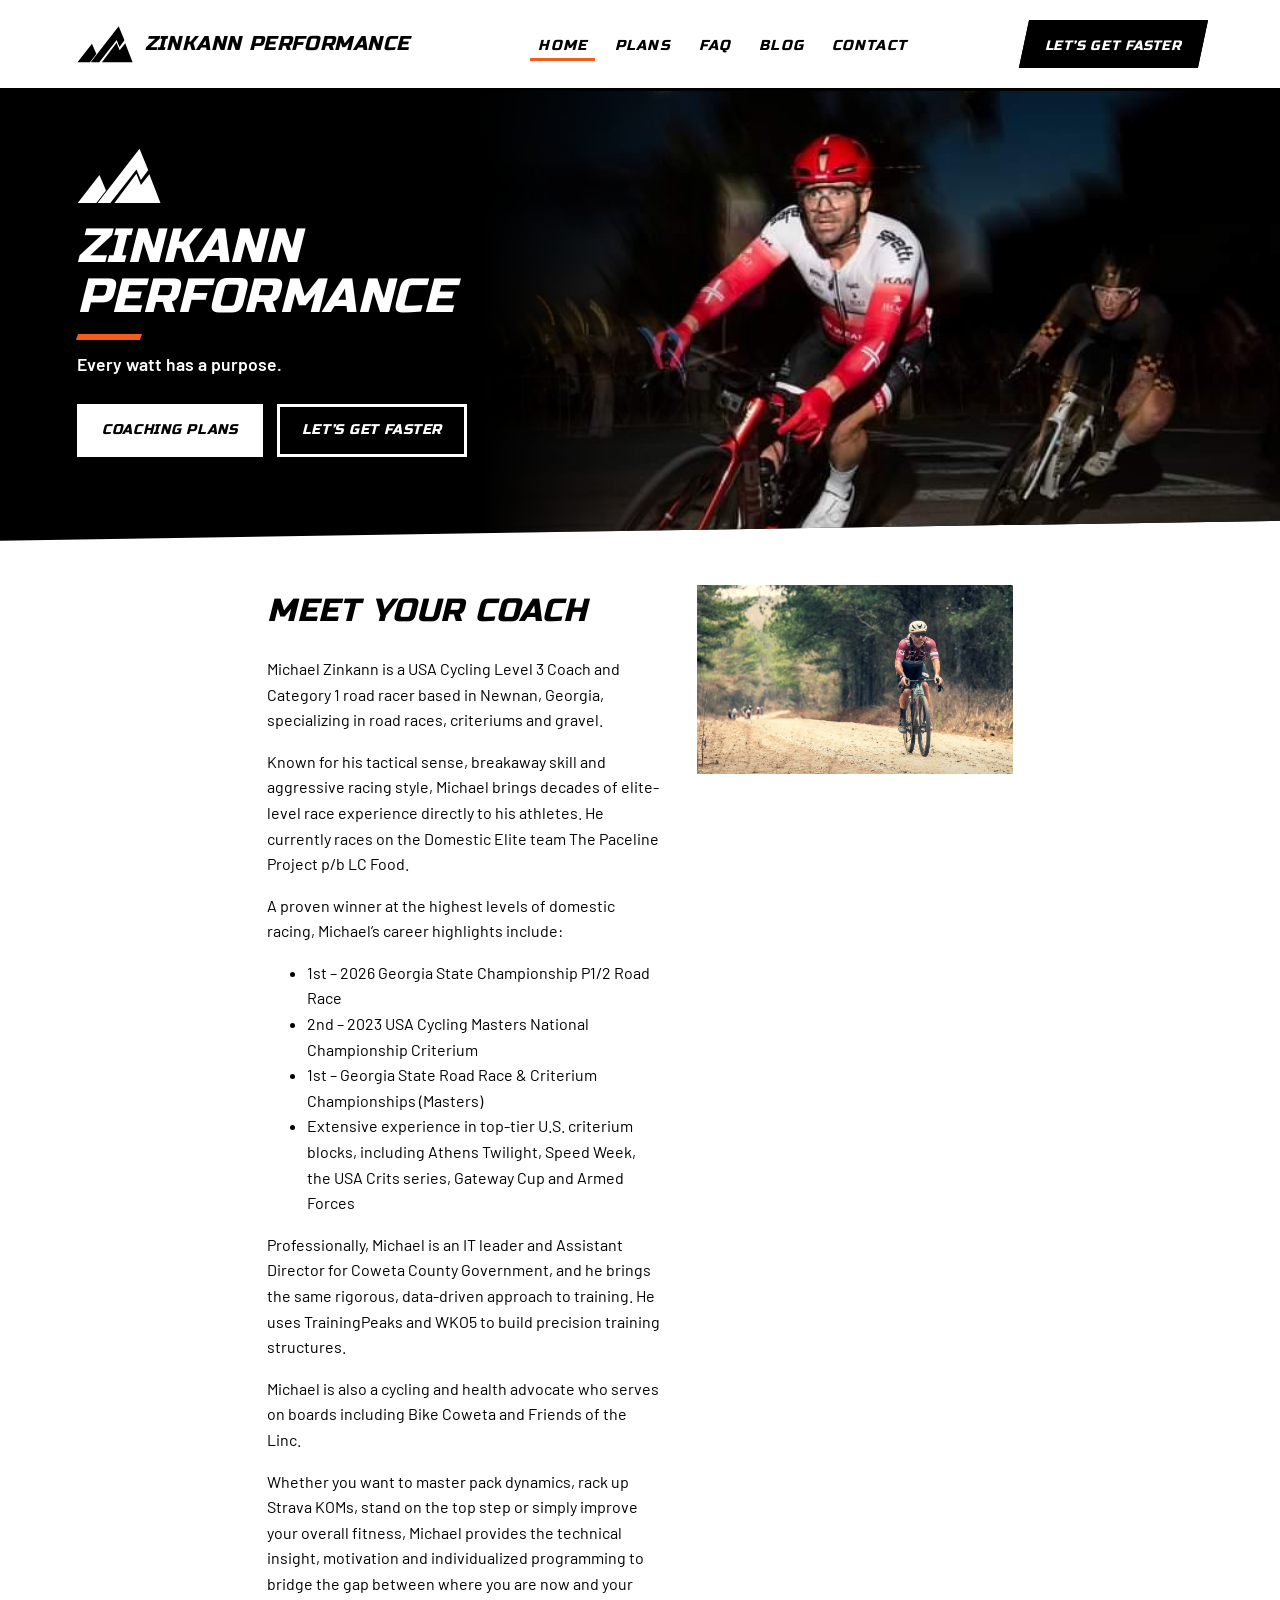
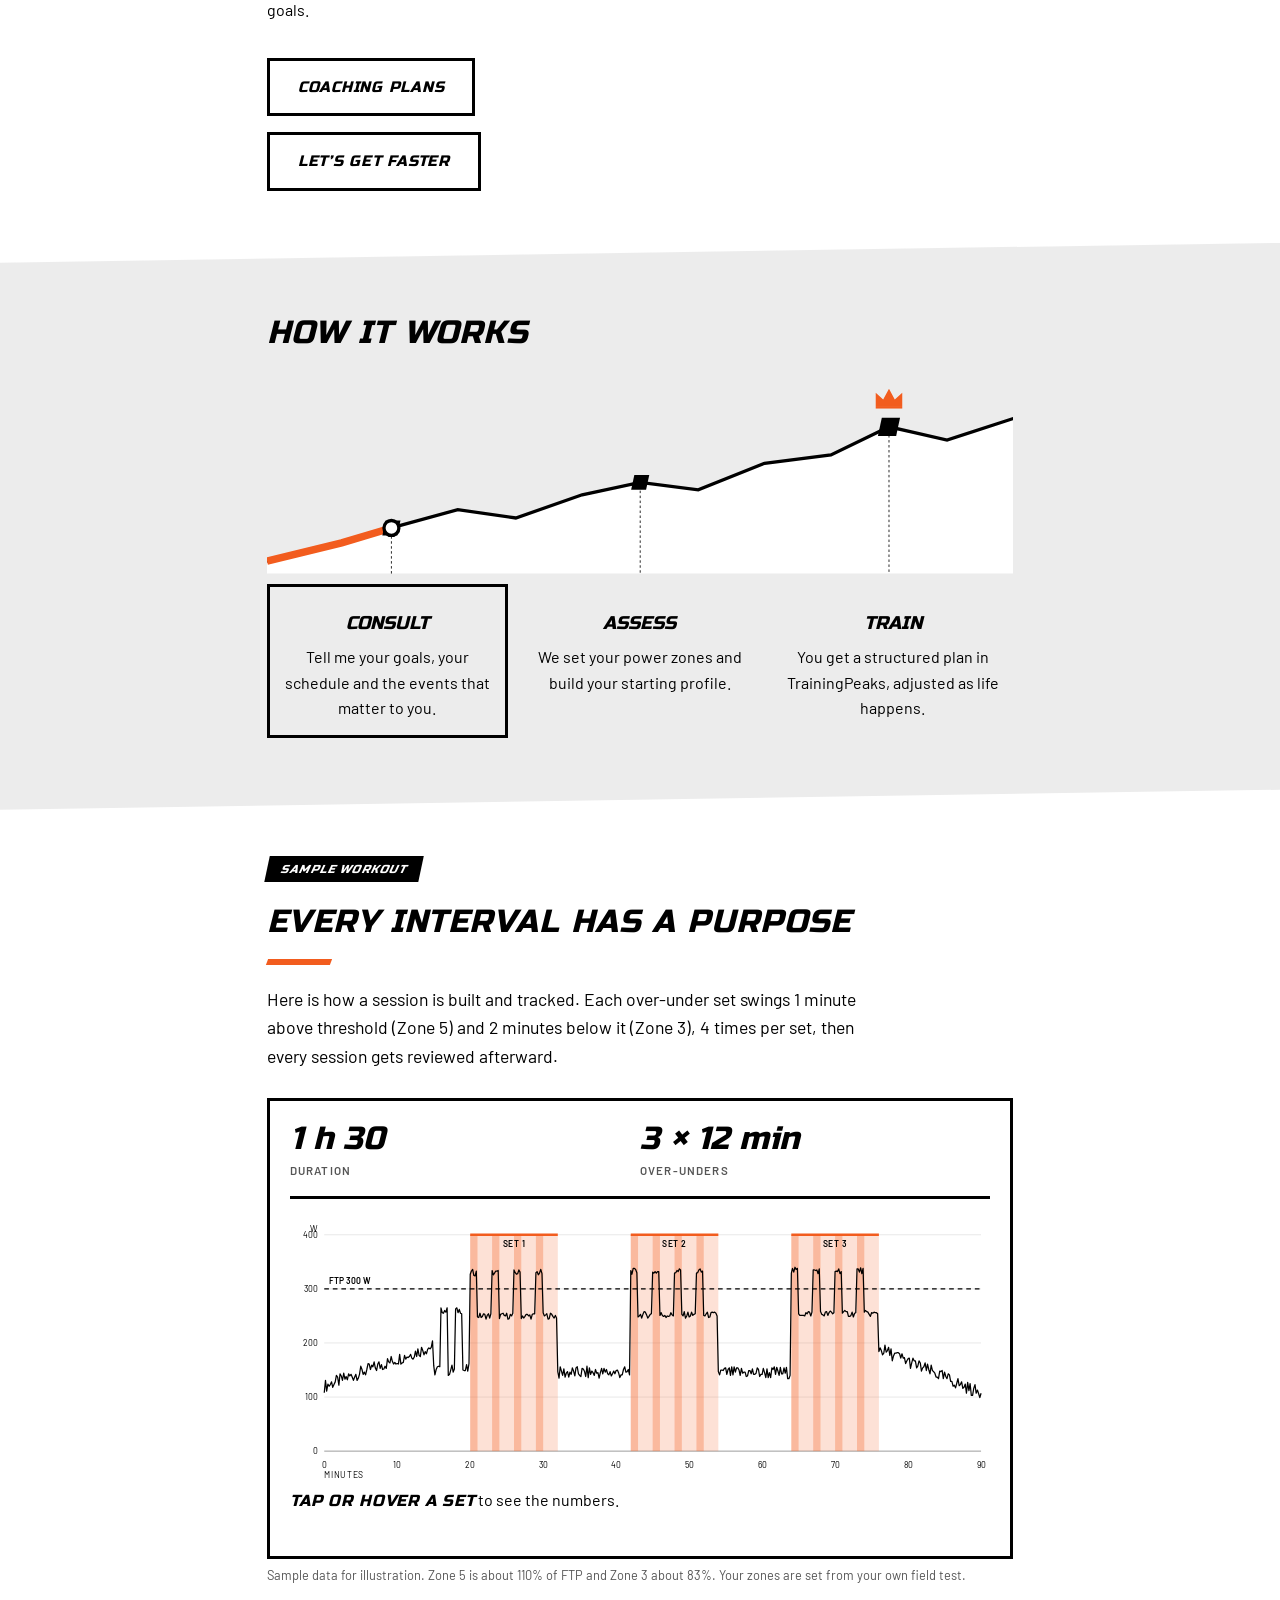
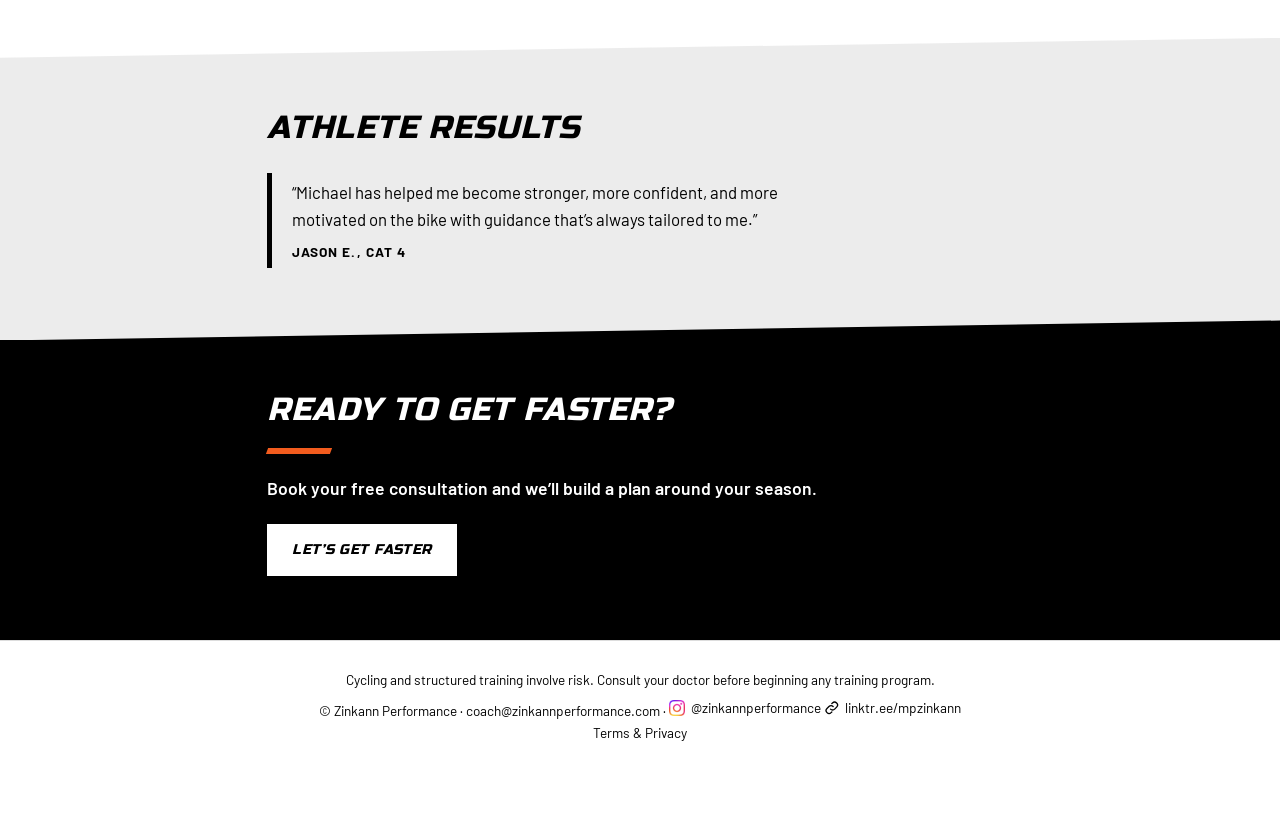
==== public/index.html @ 5998a75c "Move podium photo to FAQ header; add gravel photo to Home bio Co-Authored-By: Claude Sonnet 5.5 <nor" ====
<!DOCTYPE html>
<html lang="en">
<head>
<meta charset="utf-8">
<meta name="viewport" content="width=device-width, initial-scale=1, viewport-fit=cover">
<title>Zinkann Performance</title>
<link rel="icon" href="data:image/svg+xml,%3Csvg xmlns='http://www.w3.org/2000/svg' viewBox='-16 0 270 185'%3E%3Cg transform='translate(16 0) skewX(-10)'%3E%3Cpolygon points='56,90 2,180 62,180 86,140'/%3E%3Cpolygon points='66,180 170,6 210,74 192,106 172,72 107,180'/%3E%3Cpolygon points='268,180 216,88 195,122 174,86 120,180'/%3E%3C/g%3E%3C/svg%3E">
<link rel="preconnect" href="https://fonts.googleapis.com">
<link rel="preconnect" href="https://fonts.gstatic.com" crossorigin>
<link href="https://fonts.googleapis.com/css2?family=Barlow:ital,wght@0,400;0,500;0,600;1,400&family=Russo+One&display=swap" rel="stylesheet">
<style>
:root{box-sizing:border-box;padding-top:env(safe-area-inset-top,0px);padding-bottom:env(safe-area-inset-bottom,0px)}
*,*::before,*::after{box-sizing:inherit}
body{margin:0;background:#fff;color:#000;font-family:"Barlow","Helvetica Neue",Helvetica,Arial,sans-serif;line-height:1.6}
header{display:flex;align-items:center;justify-content:space-between;flex-wrap:wrap;gap:12px;padding:20px 6vw;border-bottom:3px solid #000}
.brand{display:flex;align-items:center;gap:12px;text-decoration:none;color:#000;font-family:"Russo One","Arial Black",Arial,sans-serif;font-style:italic;font-weight:400;font-size:1.25rem;letter-spacing:.03em;text-transform:uppercase}
.brand svg{width:56px;height:auto}
nav a{color:#000;text-decoration:none;margin-left:22px;font-family:"Russo One","Arial Black",Arial,sans-serif;font-style:italic;font-size:.9rem;font-weight:400;text-transform:uppercase;letter-spacing:.08em;padding-bottom:3px;border-bottom:3px solid transparent}
nav a:hover,nav a.active{border-bottom-color:#F25C1E}
.page{display:none;max-width:900px;margin:0 auto;padding:72px 6vw}
.page.show{display:block}
h2{font-family:"Russo One","Arial Black",Arial,sans-serif;font-style:italic;font-weight:400;font-size:2rem;text-transform:uppercase;letter-spacing:.03em;margin:0 0 20px}
.tiers{display:grid;grid-template-columns:repeat(auto-fit,minmax(280px,1fr));gap:28px;margin-top:36px;align-items:start}
.tier{border:3px solid #000;padding:32px 28px;background:#fff;color:#000;display:flex;flex-direction:column;position:relative;transition:transform .25s ease,box-shadow .25s ease,background .25s ease,color .25s ease}
.tier:hover{background:#000;color:#fff;transform:translateY(-8px) scale(1.02);box-shadow:0 14px 28px rgba(0,0,0,.25);z-index:2}
.tier:hover .badge{background:#fff;color:#000}
.badge{position:absolute;top:0;right:0;background:#F25C1E;color:#fff;padding:5px 18px;font-family:"Russo One","Arial Black",Arial,sans-serif;font-style:italic;font-size:.75rem;letter-spacing:.1em;text-transform:uppercase}
.sub{font-weight:700;font-size:.8rem;letter-spacing:.12em;text-transform:uppercase;margin:6px 0 22px}
.bar{height:5px;background:#000;margin:0 0 22px}
.tier:hover .bar{background:#fff}
.feat ul{list-style:none;padding:0;margin:0 0 30px}
.feat li{padding:8px 0 8px 28px;position:relative}
.feat li::before{content:"";position:absolute;left:4px;top:.95em;width:10px;height:10px;background:currentColor;transform:skewX(-20deg)}
.cta{display:block;text-align:center;border:3px solid #000;color:#000;background:#fff;text-decoration:none;transform:skewX(-12deg);padding:14px;margin-top:auto}
.cta span{display:inline-block;transform:skewX(12deg);font-family:"Russo One","Arial Black",Arial,sans-serif;font-style:italic;text-transform:uppercase;letter-spacing:.08em}
.tier:hover .cta{background:#fff;color:#000;border-color:#fff}
.cta:hover{background:#000;color:#fff}
.tier:hover .cta:hover{background:#000;color:#fff;border-color:#fff}
.tier h3{margin:0 0 4px;font-family:"Russo One","Arial Black",Arial,sans-serif;font-style:italic;text-transform:uppercase;letter-spacing:.03em;font-size:1.3rem;font-weight:400;}
.price{font-family:"Russo One","Arial Black",Arial,sans-serif;font-style:italic;font-size:3.2rem;line-height:1;margin:0 0 22px}
.price small{font-size:1.1rem}
.btns{display:flex;flex-wrap:wrap;gap:16px;margin-top:36px}
.btn{display:inline-block;padding:14px 28px;border:3px solid #000;color:#000;background:#fff;text-decoration:none;font-family:"Russo One","Arial Black",Arial,sans-serif;font-style:italic;text-transform:uppercase;letter-spacing:.05em;font-size:.95rem}
.btn.solid{background:#fff;color:#000}
.btn:hover{background:#000;color:#fff}
.btn.solid:hover{background:#000;color:#fff}
footer{text-align:center;padding:28px 28px 72px;font-size:.85rem;border-top:1px solid #ddd}
img.ph{display:block;width:100%;height:auto;object-fit:cover}
.wide{margin:0 0 50px}
.wide img{max-height:460px;object-position:50% 25%}
.wide.road img{max-height:320px;object-position:50% 68%}
.wide.road{margin-bottom:36px}
.wide.blog{margin-bottom:36px}
.wide.blog img{max-height:420px;object-position:50% 30%}
.split{display:grid;grid-template-columns:1.25fr 1fr;gap:36px;align-items:start}
.split img{max-height:540px;object-position:50% 55%}
.hcta{border:3px solid #000;background:#000;color:#fff;text-decoration:none;transform:skewX(-12deg);padding:8px 18px}
.hcta span{display:inline-block;transform:skewX(12deg);font-family:"Russo One","Arial Black",Arial,sans-serif;font-style:italic;text-transform:uppercase;letter-spacing:.06em;font-size:.85rem}
.hcta:hover{background:#fff;color:#000}
.rf{font-family:"Russo One","Arial Black",Arial,sans-serif;font-style:italic}
.climb{margin-top:24px}.climb svg{display:block;width:100%;height:auto}
.steps{display:grid;grid-template-columns:repeat(3,1fr);gap:12px;margin:10px 0 0}
.ridge{animation:draw 1.8s ease both}@keyframes draw{from{stroke-dashoffset:1}to{stroke-dashoffset:0}}
@media (prefers-reduced-motion:reduce){.ridge{animation:none}}
@media (max-width:600px){.step p{font-size:.85rem}.step h3{font-size:1rem}}
.step{text-align:center;padding:0 4px}
.step .n{font-family:"Russo One","Arial Black",Arial,sans-serif;font-style:italic;font-size:2rem;line-height:1}
.step h3{font-family:"Russo One","Arial Black",Arial,sans-serif;font-style:italic;text-transform:uppercase;font-weight:400;font-size:1.15rem;margin:8px 0 6px}
.step p{margin:0}
.hwrap{margin-top:70px}
.quotes blockquote{max-width:64ch}
.quotes{display:grid;grid-template-columns:repeat(auto-fit,minmax(260px,1fr));gap:24px}
blockquote{margin:0;padding:6px 0 6px 20px;border-left:5px solid #000;font-size:1.05rem}
blockquote cite{display:block;margin-top:8px;font-style:normal;font-weight:700;font-size:.85rem;text-transform:uppercase;letter-spacing:.08em}
.faq{margin-top:64px}
.faq .q{font-weight:700;margin:22px 0 4px}
.faq .a{margin:0;padding-bottom:18px;border-bottom:1px solid #ddd}
.field{margin:0 0 16px}
.field label{display:block;font-weight:700;font-size:.8rem;text-transform:uppercase;letter-spacing:.1em;margin-bottom:5px}
.field input,.field textarea,.field select{width:100%;border:3px solid #000;background:#fff;color:#000;padding:10px 12px;font:inherit;border-radius:0}
.field textarea{min-height:110px;resize:vertical}
.ferr{color:#b00020;font-size:.9rem;min-height:1.3em;margin:0 0 8px}
button.btn{cursor:pointer;font-size:.95rem}
.bar{transform-origin:left;animation:grow .9s ease both}
@keyframes grow{from{transform:scaleX(0)}to{transform:scaleX(1)}}
@media (prefers-reduced-motion:reduce){.bar{animation:none}}
@media (max-width:700px){.split{grid-template-columns:1fr}.hcta{margin-left:6px}}
.btn,.hcta,.cta,.step,blockquote,img.ph,.brand,nav a{transition:transform .25s ease,box-shadow .25s ease,background .25s ease,color .25s ease}
nav a{padding:4px 8px;margin-left:12px}
nav a:hover{background:#000;color:#fff;transform:translateY(-2px)}
.btn:hover{transform:translateY(-4px);box-shadow:0 8px 16px rgba(0,0,0,.25)}
.hcta:hover{transform:translateY(-3px) skewX(-12deg);box-shadow:0 8px 16px rgba(0,0,0,.25)}
.cta:hover,.tier:hover .cta:hover{transform:translateY(-3px) skewX(-12deg);box-shadow:0 8px 16px rgba(0,0,0,.25)}
.step{padding:14px 8px;border:3px solid transparent}
.step:hover{background:#000;color:#fff;transform:translateY(-6px) scale(1.02);box-shadow:0 12px 24px rgba(0,0,0,.25)}
blockquote:hover{background:#000;color:#fff;padding-right:14px;transform:translateY(-4px);box-shadow:0 10px 20px rgba(0,0,0,.25)}
img.ph{position:relative}
img.ph:hover{transform:scale(1.02);box-shadow:0 14px 28px rgba(0,0,0,.3);z-index:2}
.brand:hover{transform:translateY(-2px)}
.step{cursor:pointer}
.step.on{border-color:#000}
#page-faq .faq{margin-top:0}
.more{margin:30px 0 0;font-weight:700}
.more a{color:#000}
.posts{display:grid;gap:24px;margin-top:28px}
.post{border:3px solid #000;padding:26px 28px;background:#fff;color:#000;transition:transform .25s ease,box-shadow .25s ease,background .25s ease,color .25s ease}
.post:hover{background:#000;color:#fff;transform:translateY(-6px);box-shadow:0 12px 24px rgba(0,0,0,.25)}
.post .date{font-size:.8rem;font-weight:700;letter-spacing:.1em;text-transform:uppercase}
.post h3{font-family:"Russo One","Arial Black",Arial,sans-serif;font-style:italic;font-weight:400;text-transform:uppercase;font-size:1.3rem;margin:6px 0 8px}
.post p{margin:0}
.split.blogtop{grid-template-columns:1fr 1fr;align-items:center;margin-bottom:36px}
.split.blogtop img{max-height:none}
@media (max-width:700px){.split.blogtop{grid-template-columns:1fr}}
#page-about{max-width:none;padding:0}
.inner{max-width:900px;margin:0 auto;padding:56px 6vw 72px}
#page-about .hero{position:relative;display:flex;align-items:center;min-height:440px;background:#000;color:#fff;overflow:hidden;z-index:5;clip-path:polygon(0 0,100% 0,100% calc(100% - 20px),0 100%)}
.hbg{position:absolute;right:0;top:0;width:64%;height:100%;object-fit:cover;object-position:55% 40%;-webkit-mask-image:linear-gradient(90deg,transparent 0,#000 32%);mask-image:linear-gradient(90deg,transparent 0,#000 32%)}
.htxt{position:relative;max-width:52%;padding:56px 4vw 84px 6vw}
.htxt svg{display:block;width:84px;height:auto;margin-bottom:18px}
.htxt h1{font-family:"Russo One","Arial Black",Arial,sans-serif;font-style:italic;font-weight:400;text-transform:uppercase;font-size:clamp(1.9rem,4.6vw,3rem);line-height:1.04;letter-spacing:.01em;margin:0 0 10px;text-wrap:balance}
.htxt p{margin:0 0 26px;font-size:1.1rem;font-weight:600}
.hbtns{display:flex;flex-wrap:wrap;gap:14px}
.hb{display:inline-block;border:3px solid #fff;color:#fff;background:transparent;padding:12px 22px;text-decoration:none;font-family:"Russo One","Arial Black",Arial,sans-serif;font-style:italic;text-transform:uppercase;letter-spacing:.05em;font-size:.88rem;transition:transform .25s ease,box-shadow .25s ease,background .25s ease,color .25s ease}
.hb.wh{background:#fff;color:#000}
.hb:hover{background:#fff;color:#000;transform:translateY(-4px);box-shadow:0 8px 16px rgba(255,255,255,.2)}
.hb.wh:hover{background:#000;color:#fff}
@media (max-width:720px){
#page-about .hero{display:block;min-height:0}
.hbg{position:relative;display:block;width:100%;height:250px;-webkit-mask-image:linear-gradient(180deg,#000 55%,transparent);mask-image:linear-gradient(180deg,#000 55%,transparent)}
.htxt{max-width:none;padding:0 16px 80px;margin-top:-30px}
.inner{padding:40px 6vw 56px}
}
#page-plans,#page-faq,#page-blog,#page-contact{max-width:none;padding:0}
.inner.narrow{max-width:700px}
.phero{position:relative;display:flex;align-items:center;min-height:260px;background:#000;color:#fff;overflow:hidden;z-index:5;clip-path:polygon(0 0,100% 0,100% calc(100% - 20px),0 100%)}
.pbg{position:absolute;right:0;top:0;width:60%;height:100%;object-fit:cover;-webkit-mask-image:linear-gradient(90deg,transparent 0,#000 32%);mask-image:linear-gradient(90deg,transparent 0,#000 32%)}
.pmark{position:absolute;right:4vw;bottom:-14px;width:min(36vw,360px);height:auto}
.ptxt{position:relative;max-width:60%;padding:48px 4vw 72px 6vw}
.phero h2{font-size:clamp(2rem,5vw,3.2rem);line-height:1.05;margin:0 0 8px;color:#fff}
.phero p{margin:0;font-size:1.1rem;font-weight:600}
@media (max-width:720px){
.phero{display:block;min-height:0}
.pbg{position:relative;display:block;width:100%;height:190px;-webkit-mask-image:linear-gradient(180deg,#000 55%,transparent);mask-image:linear-gradient(180deg,#000 55%,transparent)}
.ptxt{max-width:none;padding:0 16px 64px;margin-top:-24px}
.phero.nopic .ptxt{margin-top:0;padding-top:40px}
.pmark{display:none}
}
.sband{--s:20px;position:relative;margin-top:calc(var(--s) * -1);padding-block:calc(var(--s) + 44px) calc(var(--s) + 52px);clip-path:polygon(0 0,100% 0,100% calc(100% - var(--s)),0 100%)}
.sband .inner{padding-top:0;padding-bottom:0}
.sband .hwrap{margin-top:0}
.sband.white{background:#fff}
.sband.grey{background:#ececec}
.sband.dark{background:#000;color:#fff;clip-path:none;padding-bottom:64px}
.sband.dark h2{color:#fff}
.sband.dark p{margin:0 0 22px;font-size:1.1rem;font-weight:600;max-width:60ch}
.sband.last{clip-path:none}
.z4{z-index:4}.z3{z-index:3}.z2{z-index:2}.z1{z-index:1}
header{position:relative;z-index:50}
.burger{display:none;flex:none;width:46px;height:40px;border:3px solid #000;background:#fff;padding:0;cursor:pointer;place-content:center;gap:5px;transform:skewX(-12deg)}
.burger i{display:block;width:20px;height:3px;background:#000;transition:transform .25s ease,opacity .2s ease}
.burger:focus-visible{outline:3px solid #000;outline-offset:3px}
.mopen .burger{background:#000}
.mopen .burger i{background:#fff}
.mopen .burger i:nth-child(1){transform:translateY(8px) rotate(45deg)}
.mopen .burger i:nth-child(2){opacity:0}
.mopen .burger i:nth-child(3){transform:translateY(-8px) rotate(-45deg)}
.mmenu{display:none}
@media (max-width:720px){
header{flex-wrap:nowrap;gap:10px;padding:12px 16px}
.brand{min-width:0;font-size:.85rem;gap:9px;white-space:nowrap}
.brand span{overflow:hidden;text-overflow:ellipsis}
.brand svg{width:34px;flex:none}
header nav,header .hcta{display:none}
.burger{display:grid}
.mmenu{display:block;position:absolute;left:0;right:0;top:100%;background:#000;color:#fff;padding:8px 16px 52px;clip-path:polygon(0 0,100% 0,100% calc(100% - 20px),0 100%);opacity:0;visibility:hidden;transform:translateY(-10px);transition:opacity .25s ease,transform .25s ease,visibility .25s}
.mopen .mmenu{opacity:1;visibility:visible;transform:none}
main,footer{transition:opacity .25s ease}
header.mopen ~ main,header.mopen ~ footer{opacity:.08}
.mmenu a{display:block;padding:15px 4px;border-bottom:1px solid #333;color:#fff;text-decoration:none;font-family:"Russo One","Arial Black",Arial,sans-serif;font-style:italic;text-transform:uppercase;font-size:1.25rem;letter-spacing:.04em}
.mmenu a.on{border-bottom:3px solid #fff}
.mmenu a.go{margin-top:22px;border:3px solid #fff;background:#fff;color:#000;text-align:center;font-size:.95rem;padding:13px}
}
@media (prefers-reduced-motion:reduce){.mmenu,.burger i{transition:none}}
header{position:sticky;top:env(safe-area-inset-top,0px);background:#fff}
body::before{content:"";position:fixed;inset:0 0 auto;height:env(safe-area-inset-top,0px);z-index:60;background:#fff}
@keyframes rise{from{opacity:0;transform:translateY(14px)}to{opacity:1;transform:none}}
.htxt,.ptxt{animation:rise .7s ease both}
.rv{opacity:.3;transform:translateY(18px)}
.rv.in{opacity:1;transform:none;transition:opacity .6s ease,transform .6s ease}
@media (prefers-reduced-motion:reduce){.htxt,.ptxt{animation:none}.rv{opacity:1;transform:none}}
.hcta:hover{box-shadow:0 8px 16px rgba(242,92,30,.35)}
.hb:hover{box-shadow:0 8px 16px rgba(242,92,30,.35)}
.htxt h1::after,.phero h2::after,.sband.dark h2::after{content:"";display:block;width:64px;height:6px;margin-top:12px;background:#F25C1E;transform:skewX(-20deg);transform-origin:left}
.feat li::before{background:#F25C1E}
.field input:focus,.field textarea:focus,.field select:focus{outline:none;border-color:#F25C1E;box-shadow:0 0 0 3px rgba(242,92,30,.25)}
#send:hover{background:#F25C1E;border-color:#F25C1E;color:#fff}
#ivl .lead{max-width:60ch;margin:18px 0 28px;font-size:1.1rem}
#ivl h2::after{content:"";display:block;width:64px;height:6px;margin-top:12px;background:#F25C1E;transform:skewX(-20deg);transform-origin:left}
#ivl .tag{display:inline-block;font-family:"Russo One",Arial,sans-serif;font-style:italic;text-transform:uppercase;letter-spacing:.1em;font-size:.72rem;background:#000;color:#fff;padding:4px 14px;margin-bottom:14px;transform:skewX(-12deg)}
#ivl .card{background:#fff;border:3px solid #000;padding:20px 20px 12px}
#ivl .stats{display:grid;grid-template-columns:repeat(2,1fr);margin:0 0 14px;border-bottom:3px solid #000;padding-bottom:14px}
#ivl .stat{min-width:0;padding-right:10px}
#ivl .stat b{display:block;font-family:"Russo One","Arial Black",Arial,sans-serif;font-style:italic;font-weight:400;font-size:clamp(1.3rem,4vw,2rem);line-height:1.1}
#ivl .stat span{font-size:.72rem;font-weight:600;letter-spacing:.1em;text-transform:uppercase;color:#555}
#ivl svg{display:block;width:100%;height:auto;overflow:visible}
#ivl svg text{font-family:"Barlow",Arial,sans-serif;font-size:11px;fill:#000}
#ivl .blk{fill:#F25C1E;opacity:.18;cursor:pointer;transition:opacity .2s}
#ivl .blk:hover,#ivl .blk.on{opacity:.38}
#ivl .ov{fill:#F25C1E;opacity:.3;pointer-events:none}
#ivl .blkline{stroke:#F25C1E;stroke-width:3}
#ivl #pw{fill:none;stroke:#000;stroke-width:1.6;stroke-linejoin:round}
#ivl .draw{stroke-dasharray:1;stroke-dashoffset:0;animation:draw 2.2s ease-out}
@keyframes draw{from{stroke-dashoffset:1}to{stroke-dashoffset:0}}
#ivl .readout{min-height:3.2em;margin:10px 0 6px;font-size:1rem}
#ivl .readout b{font-family:"Russo One",Arial,sans-serif;font-style:italic;text-transform:uppercase;letter-spacing:.04em;font-weight:400}
#ivl .note{font-size:.8rem;color:#555;margin:6px 0 0}
@media (max-width:560px){#ivl .card{padding:14px 12px 8px}#ivl svg text{font-size:22px}}
@media (prefers-reduced-motion:reduce){#ivl .draw{animation:none}}
.z0{z-index:0}
.sl{display:inline-flex;align-items:center;gap:.4em;color:inherit;text-decoration:none;border-bottom:2px solid transparent}
.sl:hover{border-bottom-color:#F25C1E}
.si{width:1.15em;height:1.15em;flex:none}
a.post{display:block;text-decoration:none}
.post .more{display:inline-block;margin-top:12px;font-weight:700;font-size:.8rem;letter-spacing:.1em;text-transform:uppercase}
@media (min-width:721px) and (max-width:1080px){header{flex-wrap:nowrap}.brand{font-size:1rem}nav a{margin-left:6px;font-size:.8rem}.hcta{display:none}}
@media (min-width:721px){.hero{min-height:clamp(450px,32vw,580px)}.hbg{width:auto;height:100%;max-width:64%;aspect-ratio:16/9;object-position:55% 12%}.phero{min-height:clamp(280px,24vw,460px)}.pbg{object-position:50% 35%}#page-blog .pbg{object-position:50% 0%}#page-contact .pbg{width:44%;object-position:50% 22%}#page-plans .pbg{object-position:50% 55%}#page-faq .pbg{object-position:50% 23%}}
.mcta{display:none}
@media (max-width:720px){
.mcta{display:block;position:fixed;left:0;right:0;bottom:0;z-index:55;background:#F25C1E;color:#fff;text-align:center;text-decoration:none;padding:14px 12px calc(14px + env(safe-area-inset-bottom,0px));font-family:"Russo One","Arial Black",Arial,sans-serif;font-style:italic;text-transform:uppercase;letter-spacing:.08em;font-size:.95rem;box-shadow:0 -6px 16px rgba(0,0,0,.25);transition:transform .3s ease}
.mcta.off{transform:translateY(110%)}
body{padding-bottom:56px}
}
@media (prefers-reduced-motion:reduce){.mcta{transition:none}}
.ferr.ok{font-weight:700;color:#000;border-left:4px solid #F25C1E;padding-left:10px}
#editbar{position:fixed;right:14px;bottom:calc(14px + env(safe-area-inset-bottom,0px));z-index:5;display:flex;gap:8px}
#editbar button{background:#000;color:#fff;border:0;padding:10px 16px;font:inherit;font-size:.85rem;cursor:pointer}
#editbar button.alt{background:#fff;color:#000;border:1px solid #000}
body.editing [data-edit]{outline:1px dashed #888;outline-offset:3px;cursor:text}
</style>
</head>
<body>

<svg width="0" height="0" style="position:absolute" aria-hidden="true">
  <symbol id="logo" viewBox="-16 0 270 185">
    <g transform="translate(16 0) skewX(-10)">
      <polygon points="56,90 2,180 62,180 86,140"/>
      <polygon points="66,180 170,6 210,74 192,106 172,72 107,180"/>
      <polygon points="268,180 216,88 195,122 174,86 120,180"/>
    </g>
  </symbol>
</svg>

<header>
  <a class="brand" href="#about"><svg fill="#000" viewBox="0 0 270 185"><use href="#logo"/></svg><span>Zinkann Performance</span></a>
  <nav><a href="#about" data-nav="about">Home</a><a href="#plans" data-nav="plans">Plans</a><a href="#faq" data-nav="faq">FAQ</a><a href="#blog" data-nav="blog">Blog</a><a href="#contact" data-nav="contact">Contact</a></nav>
  <a class="hcta" href="#contact"><span>Let’s get faster</span></a>
  <button class="burger" id="burger" type="button" aria-expanded="false" aria-controls="mnav" aria-label="Menu"><i></i><i></i><i></i></button>
  <div class="mmenu" id="mnav" role="navigation" aria-label="Main menu"><a href="#about">Home</a><a href="#plans">Plans</a><a href="#faq">FAQ</a><a href="#blog">Blog</a><a href="#contact">Contact</a><a class="go" href="#contact">Let’s get faster</a></div>
</header>

<main>
  <div class="page" id="page-about">
    <div class="hero">
      <img class="hbg" src="images/photo-2f3190049d.jpg" alt="Michael Zinkann racing a night criterium">
      <div class="htxt">
        <svg fill="#fff" viewBox="0 0 270 185"><use href="#logo"/></svg>
        <h1 data-edit="h1">Zinkann Performance</h1>
        <p data-edit="tag3">Every watt has a purpose.</p>
        <div class="hbtns"><a class="hb wh" href="#plans">Coaching plans</a><a class="hb" href="#contact">Let’s get faster</a></div>
      </div>
    </div>
    <section class="sband white z4"><div class="inner">
    <div class="split"><div>
    <h2>Meet your coach</h2>
    <div data-edit="about4">
      <p>Michael Zinkann is a USA Cycling Level 3 Coach and Category 1 road racer based in Newnan, Georgia, specializing in road races, criteriums and gravel.</p>
      <p>Known for his tactical sense, breakaway skill and aggressive racing style, Michael brings decades of elite-level race experience directly to his athletes. He currently races on the Domestic Elite team The Paceline Project p/b LC Food.</p>
      <p>A proven winner at the highest levels of domestic racing, Michael’s career highlights include:</p>
      <ul>
        <li>1st – 2026 Georgia State Championship P1/2 Road Race</li>
        <li>2nd – 2023 USA Cycling Masters National Championship Criterium</li>
        <li>1st – Georgia State Road Race &amp; Criterium Championships (Masters)</li>
        <li>Extensive experience in top-tier U.S. criterium blocks, including Athens Twilight, Speed Week, the USA Crits series, Gateway Cup and Armed Forces</li>
      </ul>
      <p>Professionally, Michael is an IT leader and Assistant Director for Coweta County Government, and he brings the same rigorous, data-driven approach to training. He uses TrainingPeaks and WKO5 to build precision training structures.</p>
      <p>Michael is also a cycling and health advocate who serves on boards including Bike Coweta and Friends of the Linc.</p>
      <p>Whether you want to master pack dynamics, rack up Strava KOMs, stand on the top step or simply improve your overall fitness, Michael provides the technical insight, motivation and individualized programming to bridge the gap between where you are now and your goals.</p>
    </div>
    <div class="btns">
      <a class="btn" href="#plans">Coaching plans</a>
      <a class="btn solid" href="#contact">Let’s get faster</a>
    </div>
    </div>
    <img class="ph" src="images/photo-b188ec5bfc.jpg" alt="Coach racing on a gravel road">
    </div>
    </div></section>
    <section class="sband grey z3"><div class="inner">
    <div class="hwrap">
    <h2>How it works</h2>
    <div class="climb">
    <svg viewBox="0 -16 900 231" role="img" aria-label="A climb from consult to assess to train">
      <path d="M0 200 L90 178 L150 160 L230 138 L300 148 L380 120 L450 105 L520 114 L600 82 L680 72 L750 38 L820 54 L900 28 L900 215 L0 215Z" fill="#fff"/>
      <path class="ridge" pathLength="1" stroke-dasharray="1" d="M0 200 L90 178 L150 160 L230 138 L300 148 L380 120 L450 105 L520 114 L600 82 L680 72 L750 38 L820 54 L900 28" fill="none" stroke="#000" stroke-width="4"/>
      <path id="prog" d="M0 200 L90 178 L150 160 L230 138 L300 148 L380 120 L450 105 L520 114 L600 82 L680 72 L750 38 L820 54 L900 28" fill="none" stroke="#F25C1E" stroke-width="9" style="stroke-dasharray:0 99999"/>
      <g stroke="#000" stroke-width="1" stroke-dasharray="3 3"><line x1="150" y1="170" x2="150" y2="215"/><line x1="450" y1="115" x2="450" y2="215"/><line x1="750" y1="48" x2="750" y2="215"/></g>
      <g fill="#000">
        <g transform="translate(150 160)"><rect x="-9" y="-9" width="18" height="18" transform="skewX(-12)"/></g>
        <g transform="translate(450 105)"><rect x="-9" y="-9" width="18" height="18" transform="skewX(-12)"/></g>
        <g transform="translate(750 38)"><rect x="-11" y="-11" width="22" height="22" transform="skewX(-12)"/></g>
        <polygon fill="#F25C1E" points="734,13 734,-3 743,5 750,-8 757,5 766,-3 766,13"/><rect fill="#F25C1E" x="734" y="13" width="32" height="3"/><circle id="rider" r="9" cx="150" cy="160" fill="#fff" stroke="#000" stroke-width="4"/>
      </g>
    </svg>
    <div class="steps">
      <div class="step" data-x="150" tabindex="0" role="button"><h3 data-edit="s1h">Consult</h3><p data-edit="s1p">Tell me your goals, your schedule and the events that matter to you.</p></div>
      <div class="step" data-x="450" tabindex="0" role="button"><h3 data-edit="s2h">Assess</h3><p data-edit="s2p">We set your power zones and build your starting profile.</p></div>
      <div class="step" data-x="750" tabindex="0" role="button"><h3 data-edit="s3h">Train</h3><p data-edit="s3p">You get a structured plan in TrainingPeaks, adjusted as life happens.</p></div>
    </div></div></div>
    </div></section>
    <section class="sband white z2" id="ivl"><div class="inner">
    <div class="hwrap">
<span class="tag">Sample workout</span>
<h2>Every interval has a purpose</h2>
<p class="lead">Here is how a session is built and tracked. Each over-under set swings 1 minute above threshold (Zone 5) and 2 minutes below it (Zone 3), 4 times per set, then every session gets reviewed afterward.</p>
<div class="card">
<div class="stats" id="stats"></div>
<svg id="chart" viewBox="0 0 900 340" role="img" aria-label="Power in watts over 90 minutes with three 12-minute over-under sets"></svg>
<div class="readout" id="readout"><b>Tap or hover a set</b> to see the numbers.</div>
</div>
<p class="note">Sample data for illustration. Zone 5 is about 110% of FTP and Zone 3 about 83%. Your zones are set from your own field test.</p>

    </div></div></section>
    <section class="sband grey z1"><div class="inner">
    <div class="hwrap">
    <h2>Athlete results</h2>
    <div class="quotes">
      <blockquote data-edit="q1b">“Michael has helped me become stronger, more confident, and more motivated on the bike with guidance that’s always tailored to me.”<cite>Jason E., Cat 4</cite></blockquote>
    </div></div>
    </div></section>
    <section class="sband dark z0"><div class="inner">
      <h2 data-edit="ctah">Ready to get faster?</h2>
      <p data-edit="ctap">Book your free consultation and we’ll build a plan around your season.</p>
      <a class="hb wh" href="#contact">Let’s get faster</a>
    </div></section>
  </div>

  <div class="page" id="page-plans">
    <div class="phero">
      <img class="pbg" src="images/photo-fa1c139df9.jpg" alt="Cyclist riding a mountain road" style="object-position:50% 75%">
      <div class="ptxt"><h2>Plans</h2><p data-edit="svcintro">Choose the level of coaching that fits your goals.</p></div>
    </div>
    <section class="sband white z4"><div class="inner">
    <div class="tiers">
      <div class="tier">
        <h3 data-edit="l1name">Level 1</h3>
        <p class="sub" data-edit="l1sub">Cycling coaching</p>
        <p class="price"><span data-edit="l1price">$150</span><small> / 4 weeks</small></p>
        <div class="bar"></div>
        <div class="feat" data-edit="l1list3"><ul>
          <li>One-on-one coaching built around your schedule</li>
          <li>Progressive training calendar in TrainingPeaks</li>
          <li>TrainingPeaks Standard account included</li>
          <li>Weekly check-in emails and progress updates</li>
          <li>One progress call per block (start or end)</li>
          <li>Email + TrainingPeaks messaging</li>
          <li>Race prep and tactical planning for each event</li>
        </ul></div>
        <a class="cta" href="#contact"><span>Get started</span></a>
      </div>
      <div class="tier featured">
        <div class="badge">Most popular</div>
        <h3 data-edit="l2name">Level 2</h3>
        <p class="sub" data-edit="l2sub">Cycling coaching</p>
        <p class="price"><span data-edit="l2price">$200</span><small> / 4 weeks</small></p>
        <div class="bar"></div>
        <div class="feat" data-edit="l2list4"><ul>
          <li>Everything in Level 1, plus:</li>
          <li>TrainingPeaks Premium account with full performance tracking</li>
          <li>Unlimited email + TrainingPeaks support</li>
          <li>Individualized daily programming, adjusted weekly</li>
          <li>Field testing to set precise power zones</li>
          <li>Power file analysis + twice-weekly feedback</li>
          <li>Onboarding power profile: strengths and limiters</li>
          <li>Comprehensive race prep, including a call before race weekends</li>
        </ul></div>
        <a class="cta" href="#contact"><span>Get started</span></a>
      </div>
    </div>
    </div></section>
    <section class="sband dark z3"><div class="inner">
      <h2 data-edit="plctah">Not sure which level fits?</h2>
      <p data-edit="plctap">Book a free consultation and we’ll pick the right plan for your goals and schedule.</p>
      <div class="hbtns"><a class="hb wh" href="#contact">Let’s get faster</a><a class="hb" href="#faq">Read the FAQ</a></div>
    </div></section>
  </div>

  <div class="page" id="page-faq">
    <div class="phero">
      <img class="pbg" src="images/photo-813ea435fa.jpg" alt="">
      <div class="ptxt"><h2>FAQ</h2><p data-edit="faqsub">Answers about coaching, plans and getting started.</p></div>
    </div>
    <section class="sband white z4"><div class="inner">
    <div class="faq">
      <p class="q" data-edit="fq1">What is a 4-week block?</p>
      <p class="a" data-edit="fa1">Coaching is billed every 4 weeks, and your training is planned in matching 4-week cycles.</p>
      <p class="q" data-edit="fq2">Do I need a power meter?</p>
      <p class="a" data-edit="fa2b">Yes. Both levels require a power meter. We also recommend training with a heart rate monitor.</p>
      <p class="q" data-edit="fq3">Can I switch levels?</p>
      <p class="a" data-edit="fa3">Yes. You can move between levels at the start of a new block.</p>
      <p class="q" data-edit="fq4">What do I need to get started?</p>
      <p class="a" data-edit="fa4b">Complete the onboarding form and book your free consultation. I’ll set up your TrainingPeaks account and take it from there.</p>
      <p class="q" data-edit="fq5">What is No Coasting?</p>
      <p class="a" data-edit="fa5d">On Zone 2 rides, keep your legs turning with steady pressure on the pedals. Go easy on the climbs, and push the pedals on the downhills and flats instead of coasting.</p>
    </div>
    </div></section>
    <section class="sband grey z3"><div class="inner">
    <div class="faq" style="margin-top:0">
      <h2>Policies</h2>
      <p class="q" data-edit="pq1">Billing and cancellation</p>
      <p class="a" data-edit="pa1">Coaching is billed every 4 weeks. Cancel any time before your next block begins. Payment for a block already started is non-refundable.</p>
      <p class="q" data-edit="pq2">Switching levels</p>
      <p class="a" data-edit="pa2">You can change levels at the start of any new block.</p>
      <p class="q" data-edit="pq3">Results</p>
      <p class="a" data-edit="pa3">Results depend on your consistency, health and recovery, and can’t be guaranteed.</p>
      <p class="q" data-edit="pq4">Health and risk</p>
      <p class="a" data-edit="pa4">Cycling and structured training involve risk. Consult your doctor before beginning any training program, and train at your own risk.</p>
      <p class="q" data-edit="pq5">Response times</p>
      <p class="a" data-edit="pa5">Email and TrainingPeaks messages are answered within one business day.</p>
      <p class="q" data-edit="pq6">Privacy</p>
      <p class="a" data-edit="pa6">Your information is used only to provide coaching and is never sold.</p>
    </div>
    </div></section>
    <section class="sband dark z2"><div class="inner">
      <h2 data-edit="faqctah">Still have questions?</h2>
      <p data-edit="faqctap">Send me a message and I’ll get back to you within one business day.</p>
      <a class="hb wh" href="#contact">Contact me</a>
    </div></section>
  </div>

  <div class="page" id="page-blog">
    <div class="phero">
      <img class="pbg" src="images/photo-4c52bb2173.jpg" alt="Michael Zinkann on the top step of the podium holding a trophy" style="object-position:50% 10%">
      <div class="ptxt"><h2>Blog</h2><p data-edit="blogintro">Training notes, race stories and coaching tips.</p></div>
    </div>
    <section class="sband white z4"><div class="inner">
    <div class="posts">
<a class="post" href="blog/why-zone-2-matters.html"><div class="date">October 29, 2026</div><h3>Why Zone 2 matters</h3><p>Easy riding builds the aerobic engine that everything else depends on. Here is why it earns a place in every plan.</p><span class="more">Read article &rarr;</span></a>
<a class="post" href="blog/how-to-corner.html"><div class="date">October 29, 2026</div><h3>How to corner</h3><p>Smooth, confident cornering saves energy and keeps you in the front of the bunch. Here are the basics.</p><span class="more">Read article &rarr;</span></a>
<a class="post" href="blog/how-to-nail-your-first-ftp-test.html"><div class="date">October 29, 2026</div><h3>How to nail your first FTP test</h3><p>The 20-minute test is my standard way to set your FTP. Here is why, how to do it, and how the other tests compare.</p><span class="more">Read article &rarr;</span></a>
<a class="post" href="blog/what-is-no-coasting.html"><div class="date">October 29, 2026</div><h3>What is No Coasting?</h3><p>A simple rule for Zone 2 rides: keep your legs turning and keep steady pressure on the pedals.</p><span class="more">Read article &rarr;</span></a>
<a class="post" href="blog/what-is-durability.html"><div class="date">October 29, 2026</div><h3>What is durability?</h3><p>Durability is how well you hold your power late in a long ride or race. It is often what decides results.</p><span class="more">Read article &rarr;</span></a>

</div>
    </div></section>
    <section class="sband dark z3"><div class="inner">
      <h2 data-edit="blogctah">Want training like this?</h2>
      <p data-edit="blogctap">Coaching is built around your schedule, your goals and your next race.</p>
      <a class="hb wh" href="#contact">Let’s get faster</a>
    </div></section>
  </div>

  <div class="page" id="page-contact">
    <div class="phero">
      <img class="pbg" src="images/photo-434be689e2.jpg" alt="Cyclist on a gravel road in the mountains" style="object-position:50% 38%">
      <div class="ptxt"><h2>Contact</h2><p data-edit="contactsub">Let’s talk about your goals.</p></div>
    </div>
    <section class="sband grey z4"><div class="inner narrow">
    <div data-edit="contact5">
      <p>Ready to get started? Tell me about your goals and I’ll get back to you.</p>
      <p>Email: coach@zinkannperformance.com<br><a class="sl" href="https://instagram.com/zinkannperformance" target="_blank" rel="noopener"><img class="si" src="images/photo-17ded61938.png" alt="" width="20" height="20">@zinkannperformance</a><br><a class="sl" href="https://linktr.ee/mpzinkann" target="_blank" rel="noopener"><svg class="si" viewBox="0 0 24 24" aria-hidden="true"><path d="M10 14a4.5 4.5 0 0 0 6.4 0l3-3a4.5 4.5 0 0 0-6.4-6.4l-1 1M14 10a4.5 4.5 0 0 0-6.4 0l-3 3a4.5 4.5 0 0 0 6.4 6.4l1-1" fill="none" stroke="currentColor" stroke-width="2" stroke-linecap="round"/></svg>linktr.ee/mpzinkann</a></p>
    </div>
    </div></section>
    <section class="sband white z3 last"><div class="inner narrow">
    <div class="field"><label for="f-name">Name</label><input id="f-name" type="text" autocomplete="name"></div>
    <div class="field"><label for="f-email">Email</label><input id="f-email" type="email" autocomplete="email"></div>
    <div class="field"><label for="f-phone">Phone</label><input id="f-phone" type="tel" autocomplete="tel"></div>
    <div class="field"><label for="f-disc">Cycling discipline</label><select id="f-disc"><option value="">Select one</option><option>Road racing</option><option>Criterium</option><option>Gravel</option><option>Multiple / other</option></select></div>
    <div class="field"><label for="f-msg">Anything else?</label><textarea id="f-msg"></textarea></div>
    <div style="position:absolute;left:-9999px" aria-hidden="true"><label for="f-bot">Leave this empty</label><input id="f-bot" type="checkbox" tabindex="-1" autocomplete="off"></div>
    <p class="ferr" id="f-err"></p>
    <button type="button" id="send" class="btn solid">Send message</button>
    <p style="font-size:.8rem;margin:14px 0 0;max-width:52ch">By sending this message you agree to the <a class="sl" href="terms.html" style="display:inline">Terms &amp; Privacy</a>.</p>
    <a id="mlink" href="#contact" style="display:none"></a>
    </div></section>
  </div>
</main>

<footer><div data-edit="disc" style="margin-bottom:6px">Cycling and structured training involve risk. Consult your doctor before beginning any training program.</div><span data-edit="foot5">© Zinkann Performance · coach@zinkannperformance.com · <a class="sl" href="https://instagram.com/zinkannperformance" target="_blank" rel="noopener"><img class="si" src="images/photo-17ded61938.png" alt="" width="20" height="20">@zinkannperformance</a> <a class="sl" href="https://linktr.ee/mpzinkann" target="_blank" rel="noopener"><svg class="si" viewBox="0 0 24 24" aria-hidden="true"><path d="M10 14a4.5 4.5 0 0 0 6.4 0l3-3a4.5 4.5 0 0 0-6.4-6.4l-1 1M14 10a4.5 4.5 0 0 0-6.4 0l-3 3a4.5 4.5 0 0 0 6.4 6.4l1-1" fill="none" stroke="currentColor" stroke-width="2" stroke-linecap="round"/></svg>linktr.ee/mpzinkann</a><br><a class="sl" href="terms.html">Terms &amp; Privacy</a></span></footer>


<script>
(function(){
  var pages=["about","plans","faq","blog","contact"];
  function route(){
    var h=(location.hash||"").replace("#","");
    if(pages.indexOf(h)<0)h="about";
    pages.forEach(function(p){
      document.getElementById("page-"+p).classList.toggle("show",p===h);
      document.querySelector('[data-nav="'+p+'"]').classList.toggle("active",p===h);
    });
    window.scrollTo(0,0);
  }
  window.addEventListener("hashchange",route);
  route();

})();
</script>
<script>
(function(){
  var EMAIL="coach@zinkannperformance.com",KEY="164d7d73-6114-47e7-a033-02ae63de0caf";
  var btn=document.getElementById("send"),err=document.getElementById("f-err");
  btn.onclick=function(){
    var g=function(i){return document.getElementById(i).value.trim();};
    err.className="ferr";
    if(!g("f-name")||!g("f-email")){err.textContent="Please add your name and email.";return;}
    if(!/^[^@\s]+@[^@\s]+\.[^@\s]+$/.test(g("f-email"))){err.textContent="That email address doesn\u2019t look right. Please check it.";return;}
    var bot=document.getElementById("f-bot");
    if(bot&&bot.checked){return;}
    err.textContent="Sending\u2026";btn.disabled=true;
    fetch("https://api.web3forms.com/submit",{method:"POST",headers:{"Content-Type":"application/json",Accept:"application/json"},body:JSON.stringify({
      access_key:KEY,
      subject:"Coaching inquiry from "+g("f-name"),
      from_name:"Zinkann Performance website",
      name:g("f-name"),email:g("f-email"),phone:g("f-phone"),discipline:g("f-disc"),message:g("f-msg"),
      botcheck:""
    })}).then(function(r){return r.json();}).then(function(d){
      btn.disabled=false;
      if(d&&d.success){
        err.className="ferr ok";err.textContent="Thanks, your message was sent. I\u2019ll get back to you soon.";
        ["f-name","f-email","f-phone","f-disc","f-msg"].forEach(function(i){document.getElementById(i).value="";});
      }else{err.textContent="Sorry, that didn\u2019t send. Please email "+EMAIL+" instead.";}
    }).catch(function(){btn.disabled=false;err.textContent="Sorry, that didn\u2019t send. Please email "+EMAIL+" instead.";});
  };
})();
</script>
<script>
(function(){
  var prog=document.getElementById("prog"),rider=document.getElementById("rider");
  var steps=[].slice.call(document.querySelectorAll(".step"));
  var total=0,cur=0,raf=0,ready=false,lens=[];
  function set(l){
    cur=l;
    prog.style.strokeDasharray=l+" "+total;
    var p=prog.getPointAtLength(l);
    rider.setAttribute("cx",p.x);rider.setAttribute("cy",p.y);
  }
  function mark(i){steps.forEach(function(s,j){s.classList.toggle("on",j===i);});}
  function init(){
    if(ready)return true;
    try{total=prog.getTotalLength();}catch(e){return false;}
    if(!total)return false;
    steps.forEach(function(s){
      var x=+s.dataset.x,lo=0,hi=total;
      for(var k=0;k<30;k++){var m=(lo+hi)/2;if(prog.getPointAtLength(m).x<x)lo=m;else hi=m;}
      lens.push(hi);
    });
    ready=true;set(lens[0]);mark(0);return true;
  }
  function go(i){
    if(!init())return;
    mark(i);
    var from=cur,to=lens[i];
    cancelAnimationFrame(raf);
    if(window.matchMedia&&matchMedia("(prefers-reduced-motion:reduce)").matches){set(to);return;}
    var t0=null,d=Math.max(500,Math.min(1100,Math.abs(to-from)*1.6));
    function f(ts){
      if(t0===null)t0=ts;
      var k=Math.min(1,(ts-t0)/d),e=k<.5?2*k*k:1-Math.pow(-2*k+2,2)/2;
      set(from+(to-from)*e);
      if(k<1)raf=requestAnimationFrame(f);
    }
    raf=requestAnimationFrame(f);
  }
  steps.forEach(function(s,i){
    s.addEventListener("click",function(){if(!document.body.classList.contains("editing"))go(i);});
    s.addEventListener("keydown",function(e){if((e.key==="Enter"||e.key===" ")&&!document.body.classList.contains("editing")){e.preventDefault();go(i);}});
  });
  init();
  window.addEventListener("hashchange",function(){setTimeout(init,0);});
})();
</script>
<script>
(function(){
  var hd=document.querySelector("header"),b=document.getElementById("burger"),m=document.getElementById("mnav");
  var links=[].slice.call(m.querySelectorAll("a"));
  function set(o){hd.classList.toggle("mopen",o);b.setAttribute("aria-expanded",o?"true":"false");}
  b.addEventListener("click",function(){set(!hd.classList.contains("mopen"));});
  links.forEach(function(a){a.addEventListener("click",function(){set(false);});});
  document.addEventListener("keydown",function(e){if(e.key==="Escape")set(false);});
  document.addEventListener("click",function(e){if(!hd.contains(e.target))set(false);});
  function mark(){var cur=location.hash||"#about";links.forEach(function(a){a.classList.toggle("on",a.getAttribute("href")===cur&&!a.classList.contains("go"));});}
  window.addEventListener("hashchange",function(){mark();set(false);});
  mark();
})();
</script>
<a class="mcta" id="mcta" href="#contact"><span>Let’s get faster</span></a>
<script>(function(){function m(){var c=document.getElementById("mcta");if(c)c.classList.toggle("off",location.hash==="#contact");}m();window.addEventListener("hashchange",m);})();</script>
<script>
(function(){
  if(!("IntersectionObserver" in window))return;
  if(window.matchMedia&&matchMedia("(prefers-reduced-motion:reduce)").matches)return;
  var done=new WeakSet();
  var io=new IntersectionObserver(function(es){
    es.forEach(function(e){if(e.isIntersecting){e.target.classList.add("in");io.unobserve(e.target);}});
  },{threshold:.08,rootMargin:"0px 0px -6% 0px"});
  function setup(){
    var pg=document.querySelector(".page.show");
    if(!pg)return;
    [].slice.call(pg.querySelectorAll(".sband .inner > *:not(.tiers):not(.steps), .tiers > *, .steps > *")).forEach(function(el){
      if(done.has(el))return;
      done.add(el);
      if(el.getBoundingClientRect().top>window.innerHeight*0.92){
        var i=Array.prototype.indexOf.call(el.parentNode.children,el);
        el.style.transitionDelay=Math.min(i*70,280)+"ms";
        el.classList.add("rv");
        io.observe(el);
        setTimeout(function(){el.classList.remove("rv","in");el.style.transitionDelay="";},2200);
      }
    });
  }
  setup();
  window.addEventListener("hashchange",function(){setTimeout(setup,60);});
})();
</script>
<script>

(function(){
var FTP=300,DUR=90,STEP=10; // seconds per sample
function rnd(i){var x=Math.sin(i*12.9898)*43758.5453;return x-Math.floor(x)} // deterministic noise
var ints=[[20,32],[42,54],[64,76]],OVER=330,UNDER=250;
function over(m,a){return (m-a)%3<1}
function target(m){
  if(m<15)return 120+m*5; // warm-up ramp
  if(m<20)return m%2<1?260:150; // openers
  for(var k=0;k<ints.length;k++){if(m>=ints[k][0]&&m<ints[k][1])return over(m,ints[k][0])?OVER+k*2:UNDER+k*2}
  if(m>=76)return Math.max(110,190-(m-76)*6);
  return 145;
}
var pts=[];
for(var s=0;s<=DUR*60;s+=STEP){
  var m=s/60,t=target(m),n=(rnd(s/STEP)-.5)*(t>225?12:24);
  var ramp=1;
  pts.push([m,Math.round(Math.max(60,t*ramp+n))]);
}
var W=900,H=340,L=44,R=12,T=28,B=34,X=function(m){return L+(W-L-R)*m/DUR},Y=function(w){return T+(H-T-B)*(1-w/400)};
var svg=document.getElementById("chart"),h="";
[0,100,200,300,400].forEach(function(w){h+='<line x1="'+L+'" x2="'+(W-R)+'" y1="'+Y(w)+'" y2="'+Y(w)+'" stroke="#000" stroke-opacity="'+(w?.12:.5)+'"/><text x="'+(L-8)+'" y="'+(Y(w)+4)+'" text-anchor="end">'+w+'</text>'});
for(var m=0;m<=DUR;m+=10)h+='<text x="'+X(m)+'" y="'+(H-12)+'" text-anchor="middle">'+m+'</text>';
h+='<text x="'+L+'" y="'+(H-0)+'" font-size="10" style="letter-spacing:.08em">MINUTES</text><text x="'+(L-8)+'" y="'+(T-3)+'" text-anchor="end" font-size="10">W</text>';
ints.forEach(function(iv,i){for(var q=iv[0];q<iv[1];q+=3)h+='<rect class="ov" x="'+X(q)+'" y="'+Y(400)+'" width="'+(X(q+1)-X(q))+'" height="'+(H-T-B)+'"/>'});
ints.forEach(function(iv,i){h+='<g><rect class="blk" data-i="'+i+'" x="'+X(iv[0])+'" y="'+T+'" width="'+(X(iv[1])-X(iv[0]))+'" height="'+(H-T-B)+'"/><line class="blkline" x1="'+X(iv[0])+'" x2="'+X(iv[1])+'" y1="'+T+'" y2="'+T+'"/><text x="'+((X(iv[0])+X(iv[1]))/2)+'" y="'+(T+16)+'" text-anchor="middle" style="font-weight:600;letter-spacing:.06em">SET '+(i+1)+'</text></g>'});
h+='<line x1="'+L+'" x2="'+(W-R)+'" y1="'+Y(FTP)+'" y2="'+Y(FTP)+'" stroke="#000" stroke-width="1.5" stroke-dasharray="6 5"/><text x="'+(L+6)+'" y="'+(Y(FTP)-6)+'" style="font-weight:600">FTP '+FTP+' W</text>';
var d=pts.map(function(p,i){return(i?"L":"M")+X(p[0]).toFixed(1)+" "+Y(p[1]).toFixed(1)}).join("");
h+='<path id="pw" class="draw" pathLength="1" d="'+d+'"/>';
svg.innerHTML=h;
function stat(i){var a=ints[i][0],b=ints[i][1],v=pts.filter(function(p){return p[0]>=a&&p[0]<b}).map(function(p){return p[1]});var avg=Math.round(v.reduce(function(x,y){return x+y},0)/v.length);return{avg:avg,pct:Math.round(avg/FTP*100)}}
var all=ints.map(function(_,i){return stat(i)}),avgAll=Math.round(all.reduce(function(a,s){return a+s.avg},0)/all.length);
document.getElementById("stats").innerHTML=[["1 h 30","Duration"],["3 × 12 min","Over-unders"]].map(function(s){return'<div class="stat"><b>'+s[0]+'</b><span>'+s[1]+'</span></div>'}).join("");
var ro=document.getElementById("readout");
function show(i){var s=all[i];document.querySelectorAll(".blk").forEach(function(r){r.classList.toggle("on",+r.dataset.i===i)});ro.innerHTML='<b>Set '+(i+1)+'</b> · 12 min · 4 × (1 min Zone 5 + 2 min Zone 3)'}
document.querySelectorAll(".blk").forEach(function(r){var i=+r.dataset.i;r.addEventListener("mouseenter",function(){show(i)});r.addEventListener("click",function(){show(i)});r.addEventListener("touchstart",function(){show(i)},{passive:true})});
})();

</script>
</body>
</html>
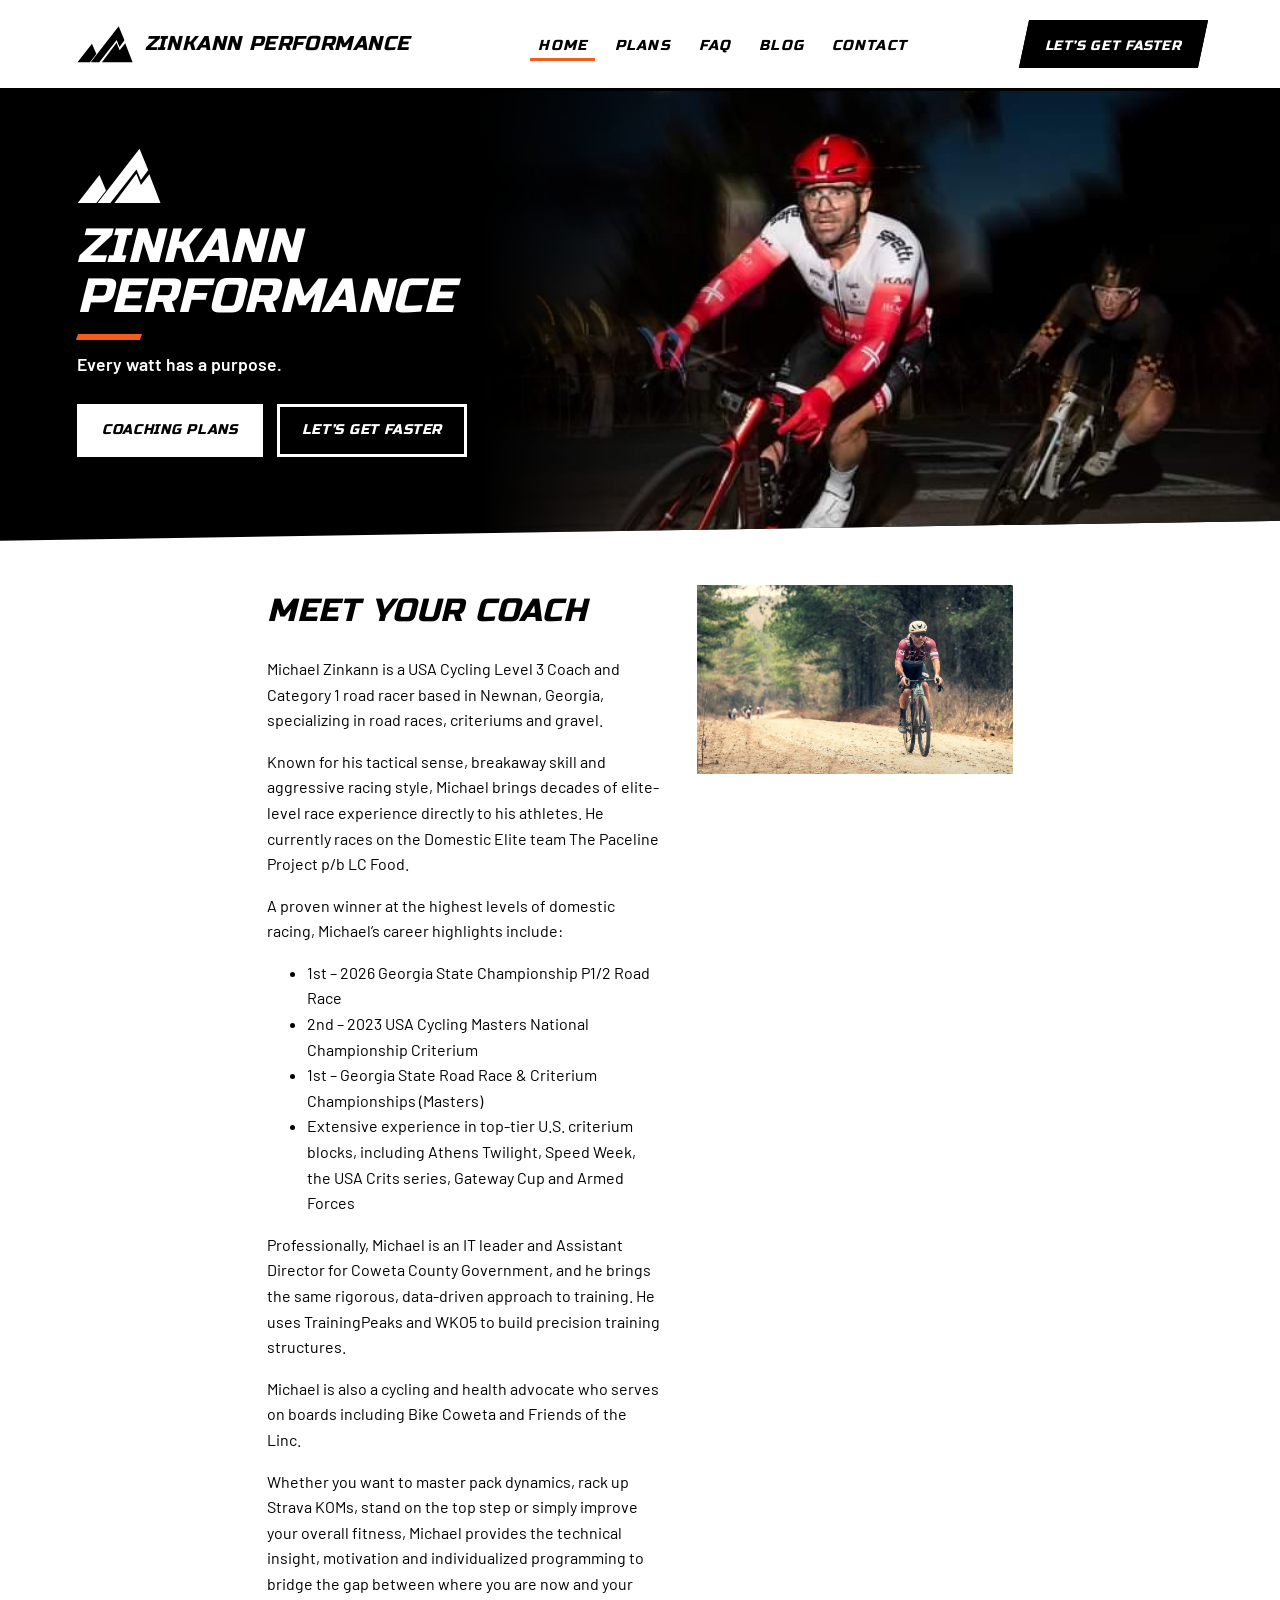
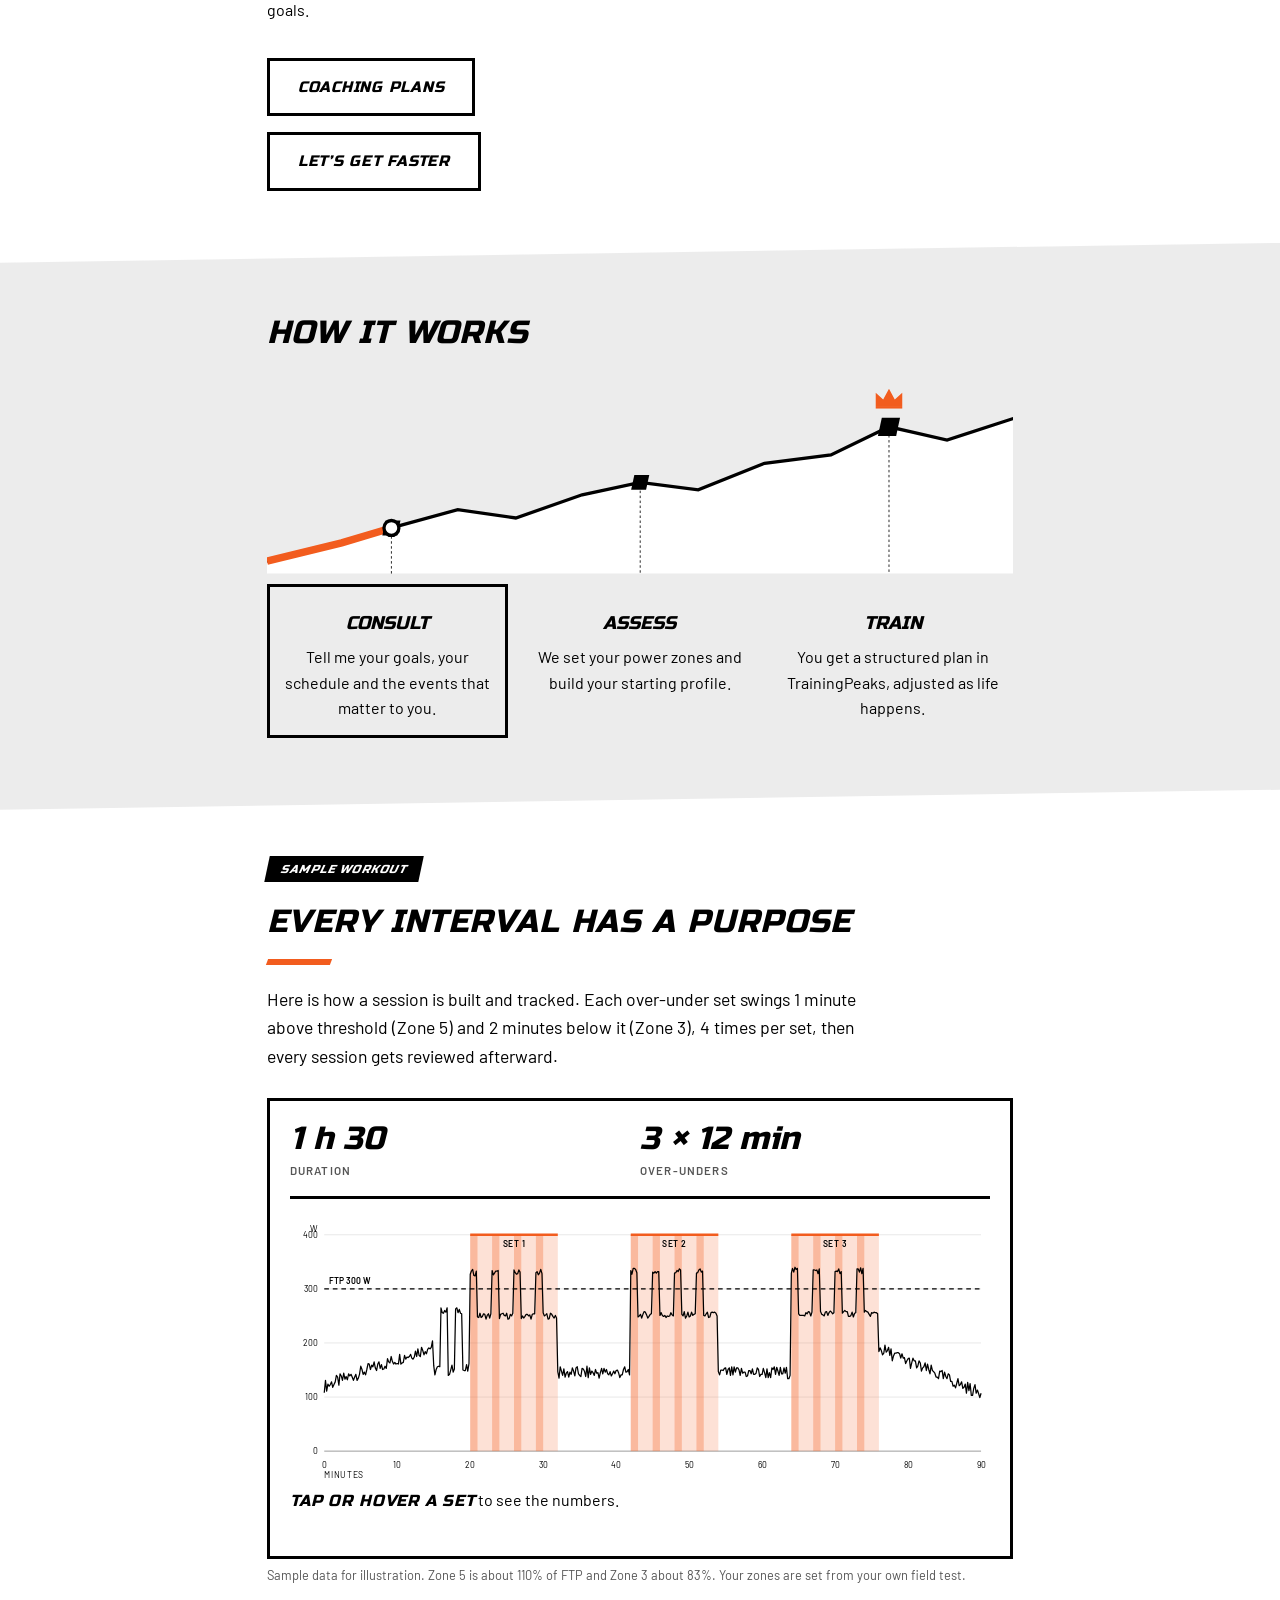
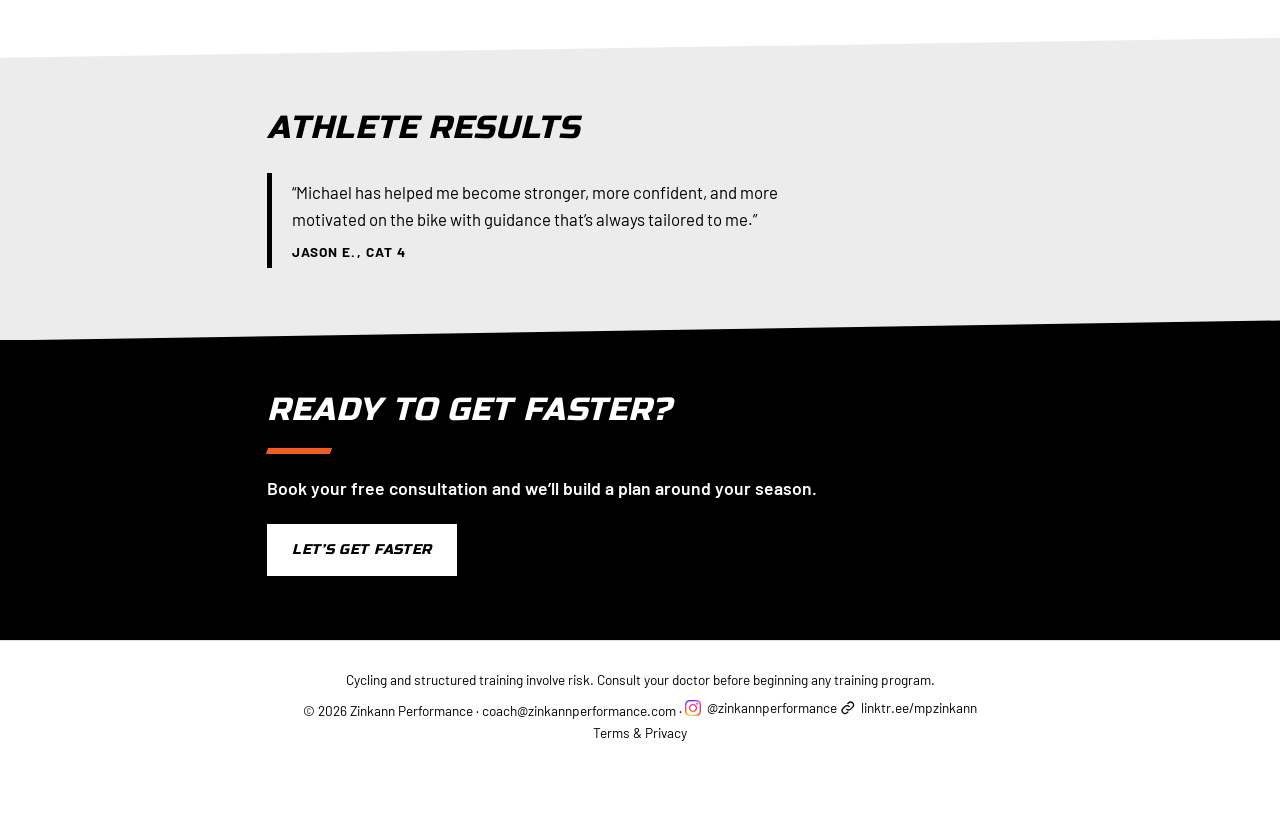
==== commit 1300e8c1: "Add sharing preview tags and image, restore footer year Co-Authored-By: Claude Sonnet 5.5 <noreply@a" ====
--- a/public/index.html
+++ b/public/index.html
@@ -3,7 +3,18 @@
 <head>
 <meta charset="utf-8">
 <meta name="viewport" content="width=device-width, initial-scale=1, viewport-fit=cover">
-<title>Zinkann Performance</title>
+<title>Zinkann Performance | Cycling Coaching</title>
+<meta name="description" content="Online cycling coaching from USA Cycling Level 3 Coach Michael Zinkann. Power-based, data-driven training plans for road, criterium and gravel racers.">
+<meta property="og:type" content="website">
+<meta property="og:site_name" content="Zinkann Performance">
+<meta property="og:title" content="Zinkann Performance | Cycling Coaching">
+<meta property="og:description" content="Online cycling coaching from USA Cycling Level 3 Coach Michael Zinkann. Power-based, data-driven training plans for road, criterium and gravel racers.">
+<meta property="og:url" content="https://zinkannperformance.com/">
+<meta property="og:image" content="https://zinkannperformance.com/images/og-share.jpg">
+<meta property="og:image:width" content="1200">
+<meta property="og:image:height" content="630">
+<meta name="twitter:card" content="summary_large_image">
+<meta name="twitter:image" content="https://zinkannperformance.com/images/og-share.jpg">
 <link rel="icon" href="data:image/svg+xml,%3Csvg xmlns='http://www.w3.org/2000/svg' viewBox='-16 0 270 185'%3E%3Cg transform='translate(16 0) skewX(-10)'%3E%3Cpolygon points='56,90 2,180 62,180 86,140'/%3E%3Cpolygon points='66,180 170,6 210,74 192,106 172,72 107,180'/%3E%3Cpolygon points='268,180 216,88 195,122 174,86 120,180'/%3E%3C/g%3E%3C/svg%3E">
 <link rel="preconnect" href="https://fonts.googleapis.com">
 <link rel="preconnect" href="https://fonts.gstatic.com" crossorigin>
@@ -484,7 +495,7 @@
   </div>
 </main>
 
-<footer><div data-edit="disc" style="margin-bottom:6px">Cycling and structured training involve risk. Consult your doctor before beginning any training program.</div><span data-edit="foot5">© Zinkann Performance · coach@zinkannperformance.com · <a class="sl" href="https://instagram.com/zinkannperformance" target="_blank" rel="noopener"><img class="si" src="images/photo-17ded61938.png" alt="" width="20" height="20">@zinkannperformance</a> <a class="sl" href="https://linktr.ee/mpzinkann" target="_blank" rel="noopener"><svg class="si" viewBox="0 0 24 24" aria-hidden="true"><path d="M10 14a4.5 4.5 0 0 0 6.4 0l3-3a4.5 4.5 0 0 0-6.4-6.4l-1 1M14 10a4.5 4.5 0 0 0-6.4 0l-3 3a4.5 4.5 0 0 0 6.4 6.4l1-1" fill="none" stroke="currentColor" stroke-width="2" stroke-linecap="round"/></svg>linktr.ee/mpzinkann</a><br><a class="sl" href="terms.html">Terms &amp; Privacy</a></span></footer>
+<footer><div data-edit="disc" style="margin-bottom:6px">Cycling and structured training involve risk. Consult your doctor before beginning any training program.</div><span data-edit="foot5">© 2026 Zinkann Performance · coach@zinkannperformance.com · <a class="sl" href="https://instagram.com/zinkannperformance" target="_blank" rel="noopener"><img class="si" src="images/photo-17ded61938.png" alt="" width="20" height="20">@zinkannperformance</a> <a class="sl" href="https://linktr.ee/mpzinkann" target="_blank" rel="noopener"><svg class="si" viewBox="0 0 24 24" aria-hidden="true"><path d="M10 14a4.5 4.5 0 0 0 6.4 0l3-3a4.5 4.5 0 0 0-6.4-6.4l-1 1M14 10a4.5 4.5 0 0 0-6.4 0l-3 3a4.5 4.5 0 0 0 6.4 6.4l1-1" fill="none" stroke="currentColor" stroke-width="2" stroke-linecap="round"/></svg>linktr.ee/mpzinkann</a><br><a class="sl" href="terms.html">Terms &amp; Privacy</a></span></footer>
 
 
 <script>
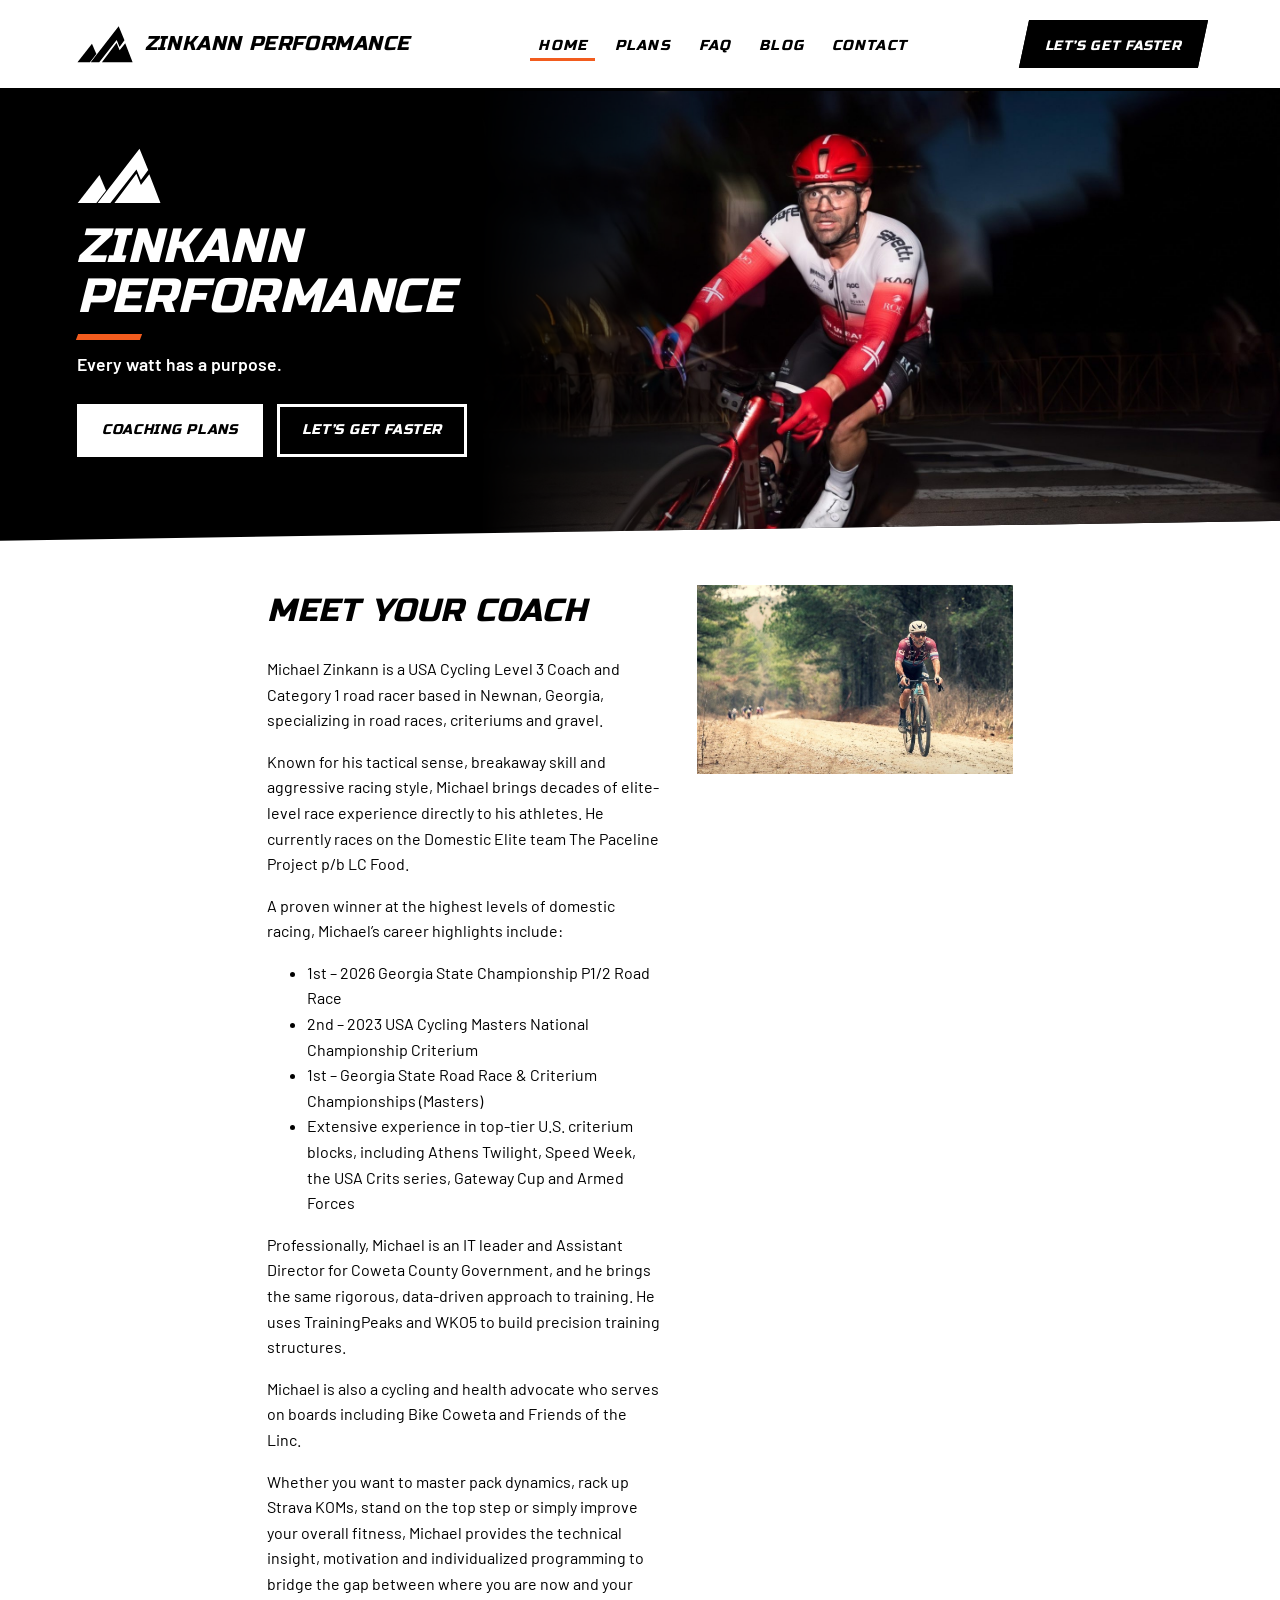
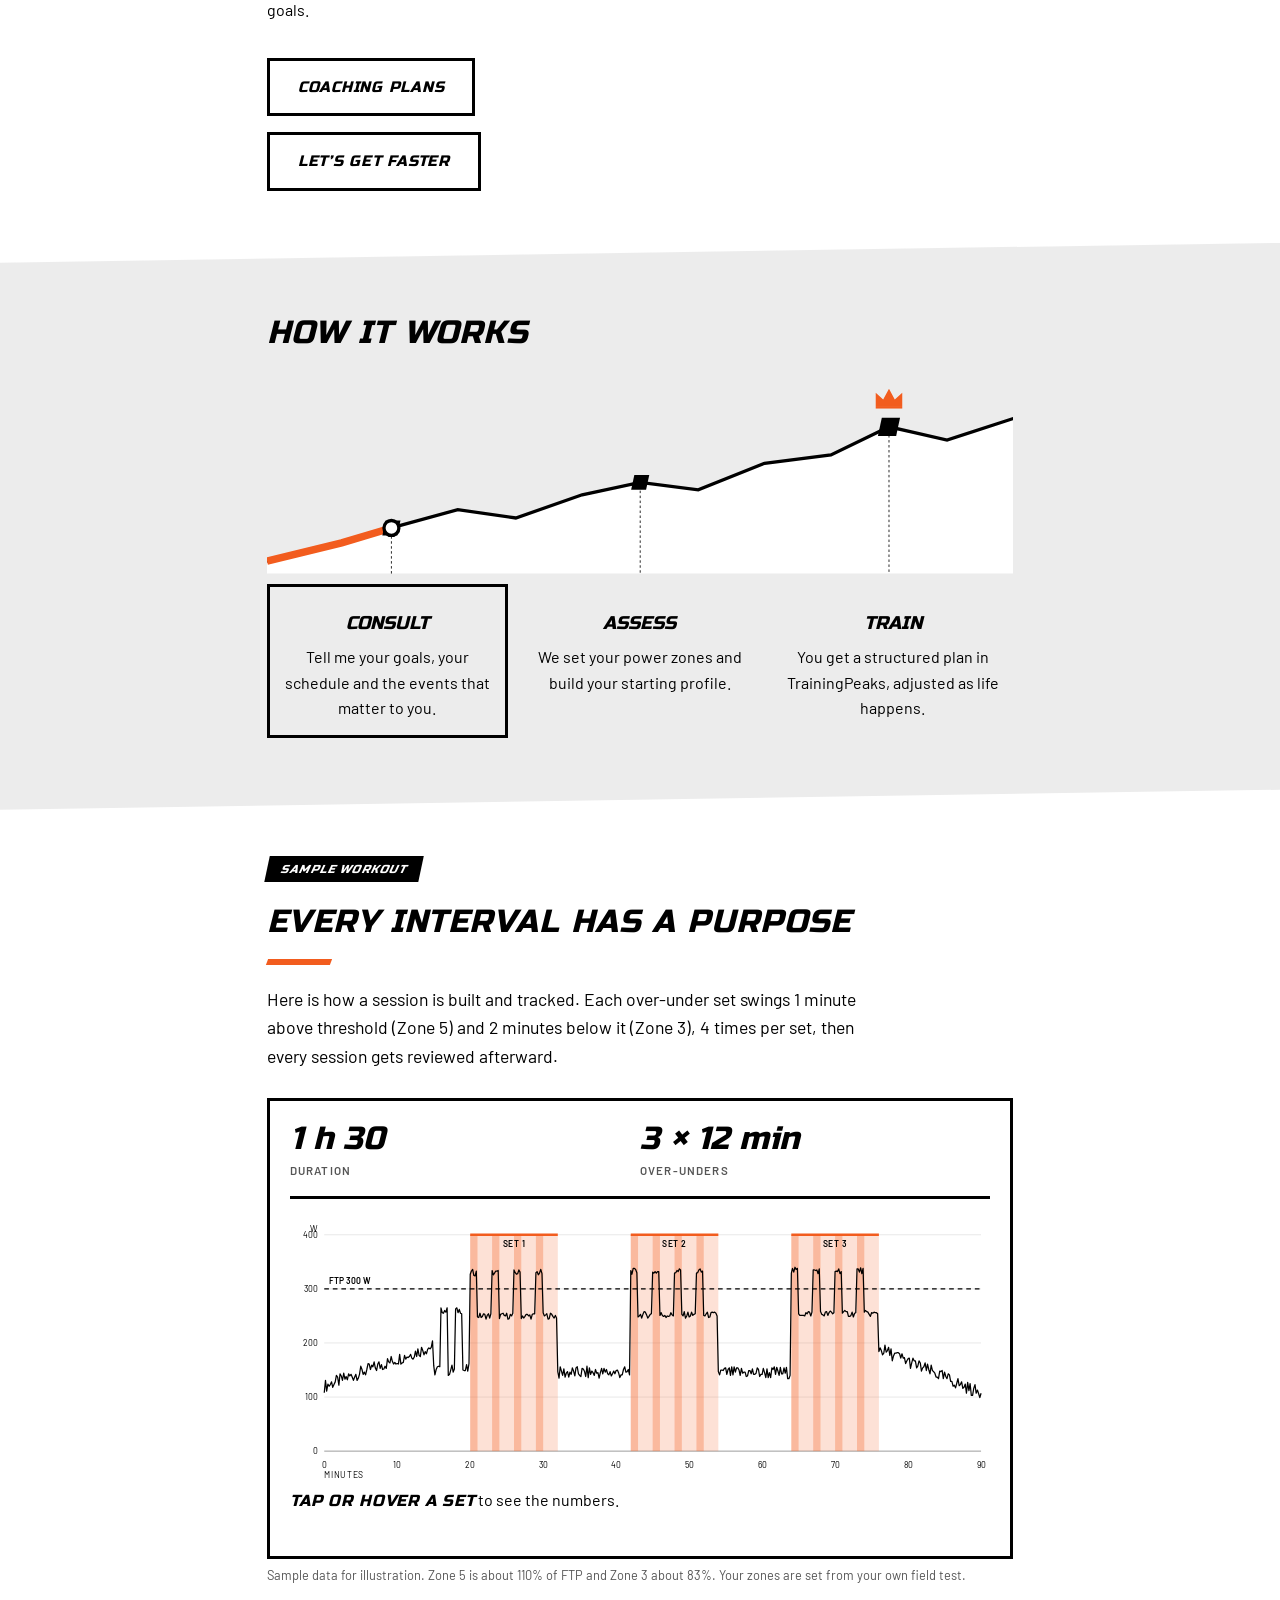
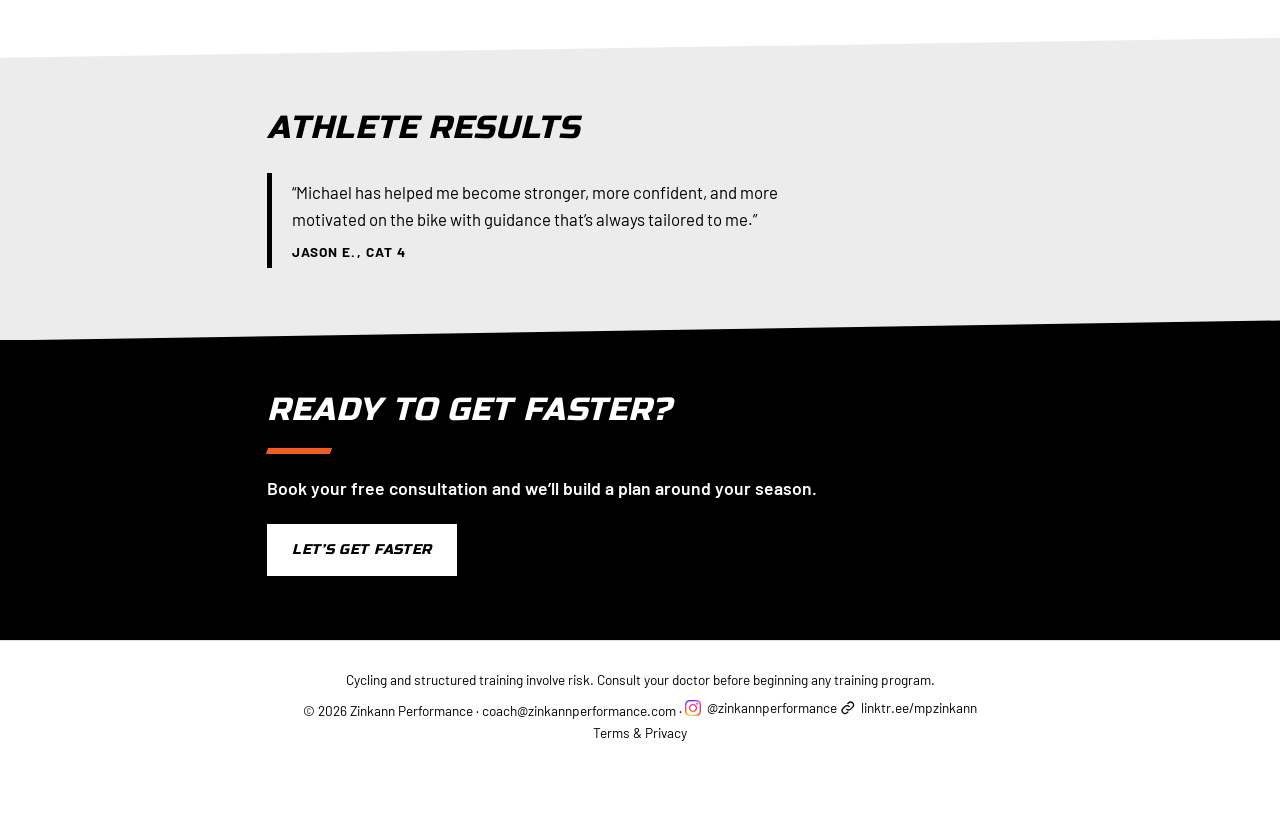
==== commit 70f6cbd9: "New hero photo (other rider removed, higher resolution) and refreshed sharing card Co-Authored-By: C" ====
--- a/public/index.html
+++ b/public/index.html
@@ -15,7 +15,11 @@
 <meta property="og:image:height" content="630">
 <meta name="twitter:card" content="summary_large_image">
 <meta name="twitter:image" content="https://zinkannperformance.com/images/og-share.jpg">
-<link rel="icon" href="data:image/svg+xml,%3Csvg xmlns='http://www.w3.org/2000/svg' viewBox='-16 0 270 185'%3E%3Cg transform='translate(16 0) skewX(-10)'%3E%3Cpolygon points='56,90 2,180 62,180 86,140'/%3E%3Cpolygon points='66,180 170,6 210,74 192,106 172,72 107,180'/%3E%3Cpolygon points='268,180 216,88 195,122 174,86 120,180'/%3E%3C/g%3E%3C/svg%3E">
+<link rel="canonical" href="https://zinkannperformance.com/">
+<link rel="icon" href="/favicon.ico" sizes="any">
+<link rel="icon" type="image/png" sizes="48x48" href="/favicon-48.png">
+<link rel="icon" type="image/png" sizes="192x192" href="/favicon-192.png">
+<link rel="apple-touch-icon" href="/apple-touch-icon.png">
 <link rel="preconnect" href="https://fonts.googleapis.com">
 <link rel="preconnect" href="https://fonts.gstatic.com" crossorigin>
 <link href="https://fonts.googleapis.com/css2?family=Barlow:ital,wght@0,400;0,500;0,600;1,400&family=Russo+One&display=swap" rel="stylesheet">
@@ -263,21 +267,21 @@
 
 <header>
   <a class="brand" href="#about"><svg fill="#000" viewBox="0 0 270 185"><use href="#logo"/></svg><span>Zinkann Performance</span></a>
-  <nav><a href="#about" data-nav="about">Home</a><a href="#plans" data-nav="plans">Plans</a><a href="#faq" data-nav="faq">FAQ</a><a href="#blog" data-nav="blog">Blog</a><a href="#contact" data-nav="contact">Contact</a></nav>
+  <nav><a href="#about" data-nav="about">Home</a><a href="plans.html">Plans</a><a href="faq.html">FAQ</a><a href="#blog" data-nav="blog">Blog</a><a href="#contact" data-nav="contact">Contact</a></nav>
   <a class="hcta" href="#contact"><span>Let’s get faster</span></a>
   <button class="burger" id="burger" type="button" aria-expanded="false" aria-controls="mnav" aria-label="Menu"><i></i><i></i><i></i></button>
-  <div class="mmenu" id="mnav" role="navigation" aria-label="Main menu"><a href="#about">Home</a><a href="#plans">Plans</a><a href="#faq">FAQ</a><a href="#blog">Blog</a><a href="#contact">Contact</a><a class="go" href="#contact">Let’s get faster</a></div>
+  <div class="mmenu" id="mnav" role="navigation" aria-label="Main menu"><a href="#about">Home</a><a href="plans.html">Plans</a><a href="faq.html">FAQ</a><a href="#blog">Blog</a><a href="#contact">Contact</a><a class="go" href="#contact">Let’s get faster</a></div>
 </header>
 
 <main>
   <div class="page" id="page-about">
     <div class="hero">
-      <img class="hbg" src="images/photo-2f3190049d.jpg" alt="Michael Zinkann racing a night criterium">
+      <img class="hbg" src="images/photo-b3349c4560.jpg" alt="Michael Zinkann racing a night criterium">
       <div class="htxt">
         <svg fill="#fff" viewBox="0 0 270 185"><use href="#logo"/></svg>
         <h1 data-edit="h1">Zinkann Performance</h1>
         <p data-edit="tag3">Every watt has a purpose.</p>
-        <div class="hbtns"><a class="hb wh" href="#plans">Coaching plans</a><a class="hb" href="#contact">Let’s get faster</a></div>
+        <div class="hbtns"><a class="hb wh" href="plans.html">Coaching plans</a><a class="hb" href="#contact">Let’s get faster</a></div>
       </div>
     </div>
     <section class="sband white z4"><div class="inner">
@@ -298,7 +302,7 @@
       <p>Whether you want to master pack dynamics, rack up Strava KOMs, stand on the top step or simply improve your overall fitness, Michael provides the technical insight, motivation and individualized programming to bridge the gap between where you are now and your goals.</p>
     </div>
     <div class="btns">
-      <a class="btn" href="#plans">Coaching plans</a>
+      <a class="btn" href="plans.html">Coaching plans</a>
       <a class="btn solid" href="#contact">Let’s get faster</a>
     </div>
     </div>
@@ -354,99 +358,6 @@
     </div></section>
   </div>
 
-  <div class="page" id="page-plans">
-    <div class="phero">
-      <img class="pbg" src="images/photo-fa1c139df9.jpg" alt="Cyclist riding a mountain road" style="object-position:50% 75%">
-      <div class="ptxt"><h2>Plans</h2><p data-edit="svcintro">Choose the level of coaching that fits your goals.</p></div>
-    </div>
-    <section class="sband white z4"><div class="inner">
-    <div class="tiers">
-      <div class="tier">
-        <h3 data-edit="l1name">Level 1</h3>
-        <p class="sub" data-edit="l1sub">Cycling coaching</p>
-        <p class="price"><span data-edit="l1price">$150</span><small> / 4 weeks</small></p>
-        <div class="bar"></div>
-        <div class="feat" data-edit="l1list3"><ul>
-          <li>One-on-one coaching built around your schedule</li>
-          <li>Progressive training calendar in TrainingPeaks</li>
-          <li>TrainingPeaks Standard account included</li>
-          <li>Weekly check-in emails and progress updates</li>
-          <li>One progress call per block (start or end)</li>
-          <li>Email + TrainingPeaks messaging</li>
-          <li>Race prep and tactical planning for each event</li>
-        </ul></div>
-        <a class="cta" href="#contact"><span>Get started</span></a>
-      </div>
-      <div class="tier featured">
-        <div class="badge">Most popular</div>
-        <h3 data-edit="l2name">Level 2</h3>
-        <p class="sub" data-edit="l2sub">Cycling coaching</p>
-        <p class="price"><span data-edit="l2price">$200</span><small> / 4 weeks</small></p>
-        <div class="bar"></div>
-        <div class="feat" data-edit="l2list4"><ul>
-          <li>Everything in Level 1, plus:</li>
-          <li>TrainingPeaks Premium account with full performance tracking</li>
-          <li>Unlimited email + TrainingPeaks support</li>
-          <li>Individualized daily programming, adjusted weekly</li>
-          <li>Field testing to set precise power zones</li>
-          <li>Power file analysis + twice-weekly feedback</li>
-          <li>Onboarding power profile: strengths and limiters</li>
-          <li>Comprehensive race prep, including a call before race weekends</li>
-        </ul></div>
-        <a class="cta" href="#contact"><span>Get started</span></a>
-      </div>
-    </div>
-    </div></section>
-    <section class="sband dark z3"><div class="inner">
-      <h2 data-edit="plctah">Not sure which level fits?</h2>
-      <p data-edit="plctap">Book a free consultation and we’ll pick the right plan for your goals and schedule.</p>
-      <div class="hbtns"><a class="hb wh" href="#contact">Let’s get faster</a><a class="hb" href="#faq">Read the FAQ</a></div>
-    </div></section>
-  </div>
-
-  <div class="page" id="page-faq">
-    <div class="phero">
-      <img class="pbg" src="images/photo-813ea435fa.jpg" alt="">
-      <div class="ptxt"><h2>FAQ</h2><p data-edit="faqsub">Answers about coaching, plans and getting started.</p></div>
-    </div>
-    <section class="sband white z4"><div class="inner">
-    <div class="faq">
-      <p class="q" data-edit="fq1">What is a 4-week block?</p>
-      <p class="a" data-edit="fa1">Coaching is billed every 4 weeks, and your training is planned in matching 4-week cycles.</p>
-      <p class="q" data-edit="fq2">Do I need a power meter?</p>
-      <p class="a" data-edit="fa2b">Yes. Both levels require a power meter. We also recommend training with a heart rate monitor.</p>
-      <p class="q" data-edit="fq3">Can I switch levels?</p>
-      <p class="a" data-edit="fa3">Yes. You can move between levels at the start of a new block.</p>
-      <p class="q" data-edit="fq4">What do I need to get started?</p>
-      <p class="a" data-edit="fa4b">Complete the onboarding form and book your free consultation. I’ll set up your TrainingPeaks account and take it from there.</p>
-      <p class="q" data-edit="fq5">What is No Coasting?</p>
-      <p class="a" data-edit="fa5d">On Zone 2 rides, keep your legs turning with steady pressure on the pedals. Go easy on the climbs, and push the pedals on the downhills and flats instead of coasting.</p>
-    </div>
-    </div></section>
-    <section class="sband grey z3"><div class="inner">
-    <div class="faq" style="margin-top:0">
-      <h2>Policies</h2>
-      <p class="q" data-edit="pq1">Billing and cancellation</p>
-      <p class="a" data-edit="pa1">Coaching is billed every 4 weeks. Cancel any time before your next block begins. Payment for a block already started is non-refundable.</p>
-      <p class="q" data-edit="pq2">Switching levels</p>
-      <p class="a" data-edit="pa2">You can change levels at the start of any new block.</p>
-      <p class="q" data-edit="pq3">Results</p>
-      <p class="a" data-edit="pa3">Results depend on your consistency, health and recovery, and can’t be guaranteed.</p>
-      <p class="q" data-edit="pq4">Health and risk</p>
-      <p class="a" data-edit="pa4">Cycling and structured training involve risk. Consult your doctor before beginning any training program, and train at your own risk.</p>
-      <p class="q" data-edit="pq5">Response times</p>
-      <p class="a" data-edit="pa5">Email and TrainingPeaks messages are answered within one business day.</p>
-      <p class="q" data-edit="pq6">Privacy</p>
-      <p class="a" data-edit="pa6">Your information is used only to provide coaching and is never sold.</p>
-    </div>
-    </div></section>
-    <section class="sband dark z2"><div class="inner">
-      <h2 data-edit="faqctah">Still have questions?</h2>
-      <p data-edit="faqctap">Send me a message and I’ll get back to you within one business day.</p>
-      <a class="hb wh" href="#contact">Contact me</a>
-    </div></section>
-  </div>
-
   <div class="page" id="page-blog">
     <div class="phero">
       <img class="pbg" src="images/photo-4c52bb2173.jpg" alt="Michael Zinkann on the top step of the podium holding a trophy" style="object-position:50% 10%">
@@ -500,7 +411,9 @@
 
 <script>
 (function(){
-  var pages=["about","plans","faq","blog","contact"];
+  var pages=["about","blog","contact"];
+  var old={plans:"plans.html",faq:"faq.html"},hh=(location.hash||"").replace("#","");
+  if(old[hh]){location.replace(old[hh]);return;}
   function route(){
     var h=(location.hash||"").replace("#","");
     if(pages.indexOf(h)<0)h="about";
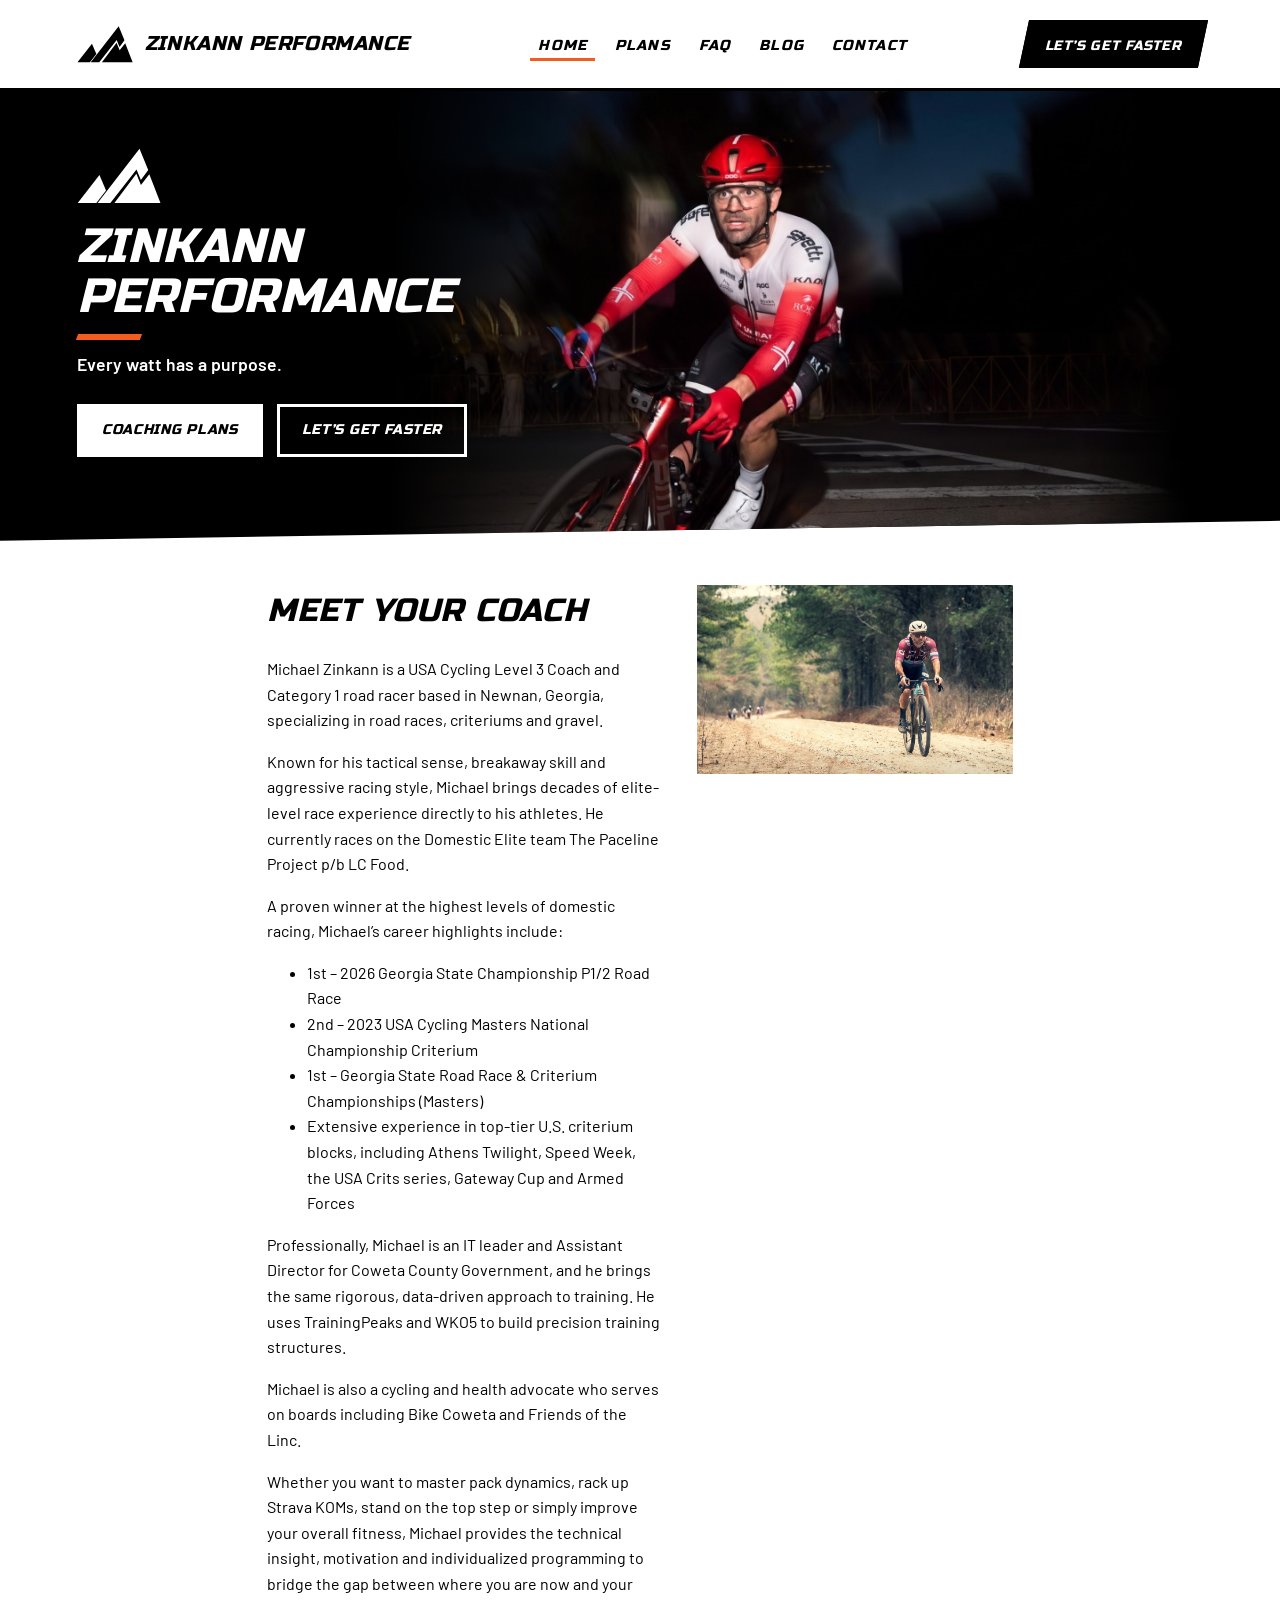
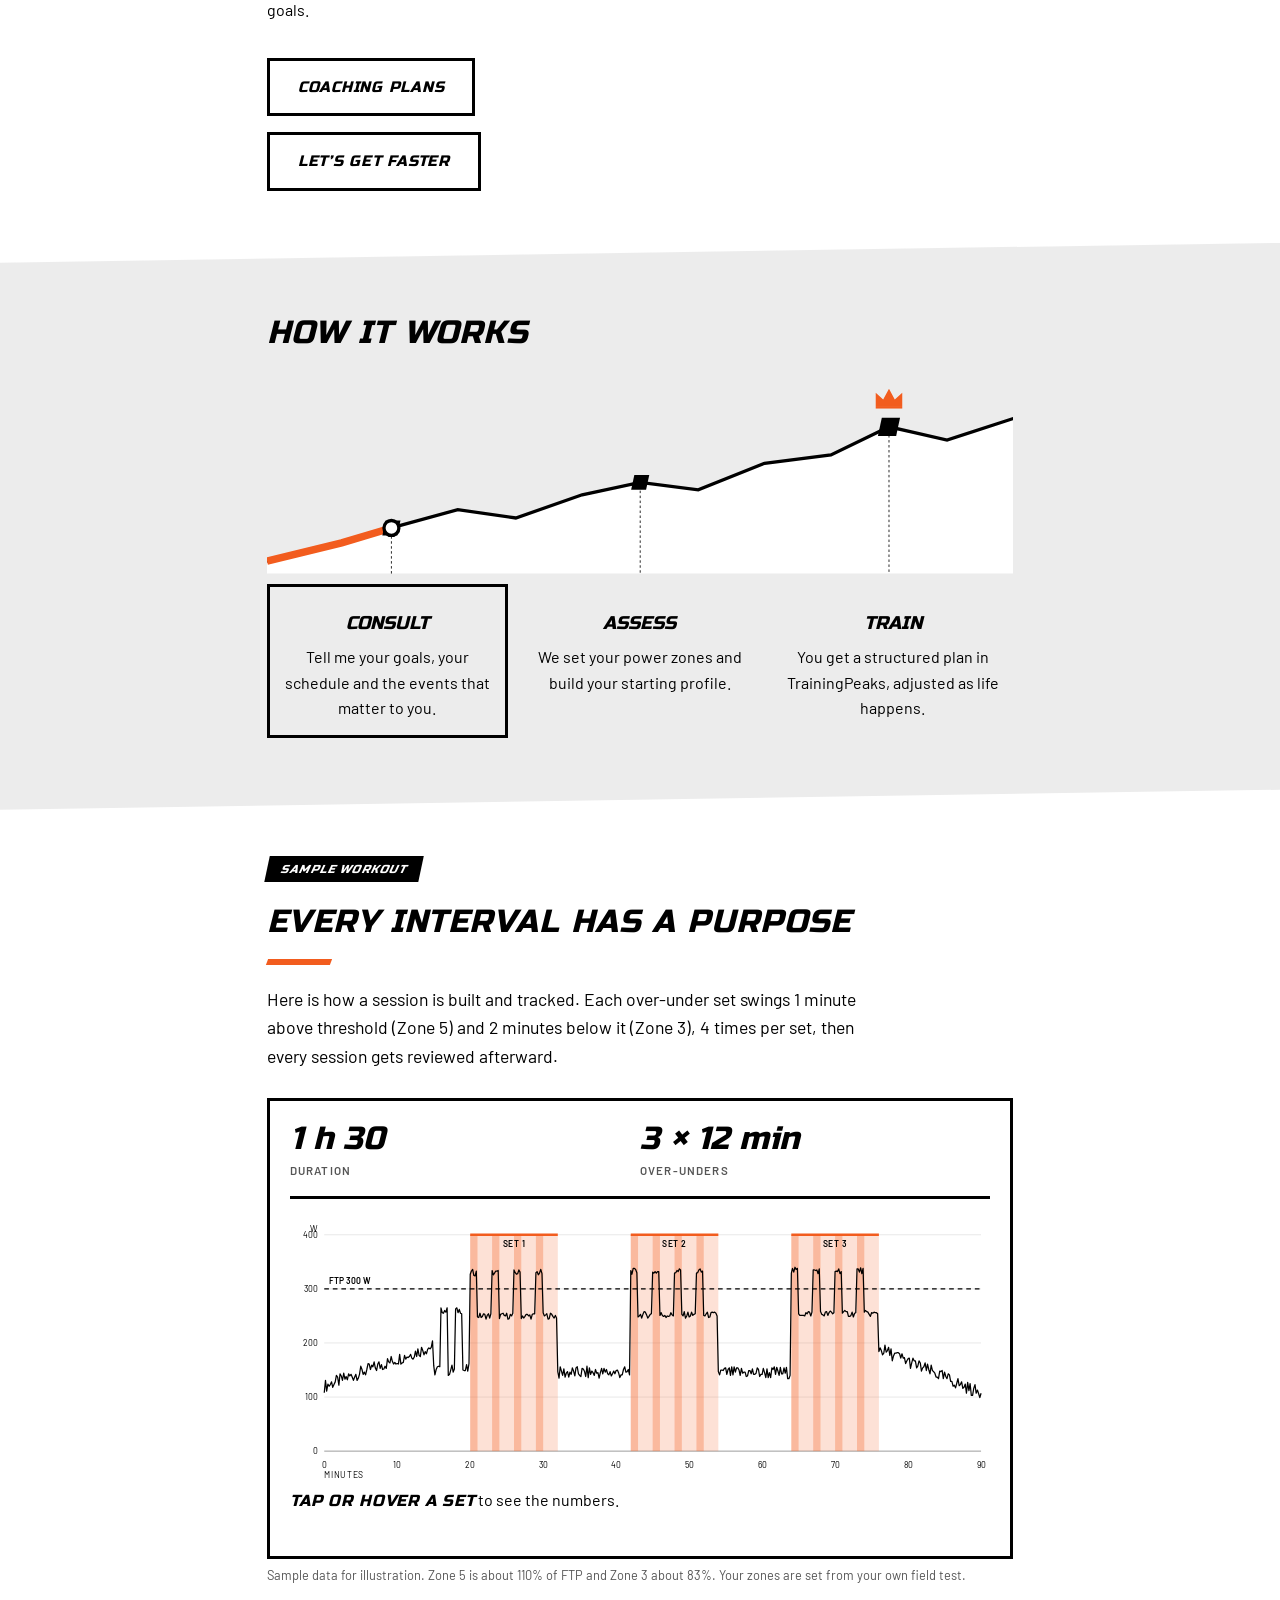
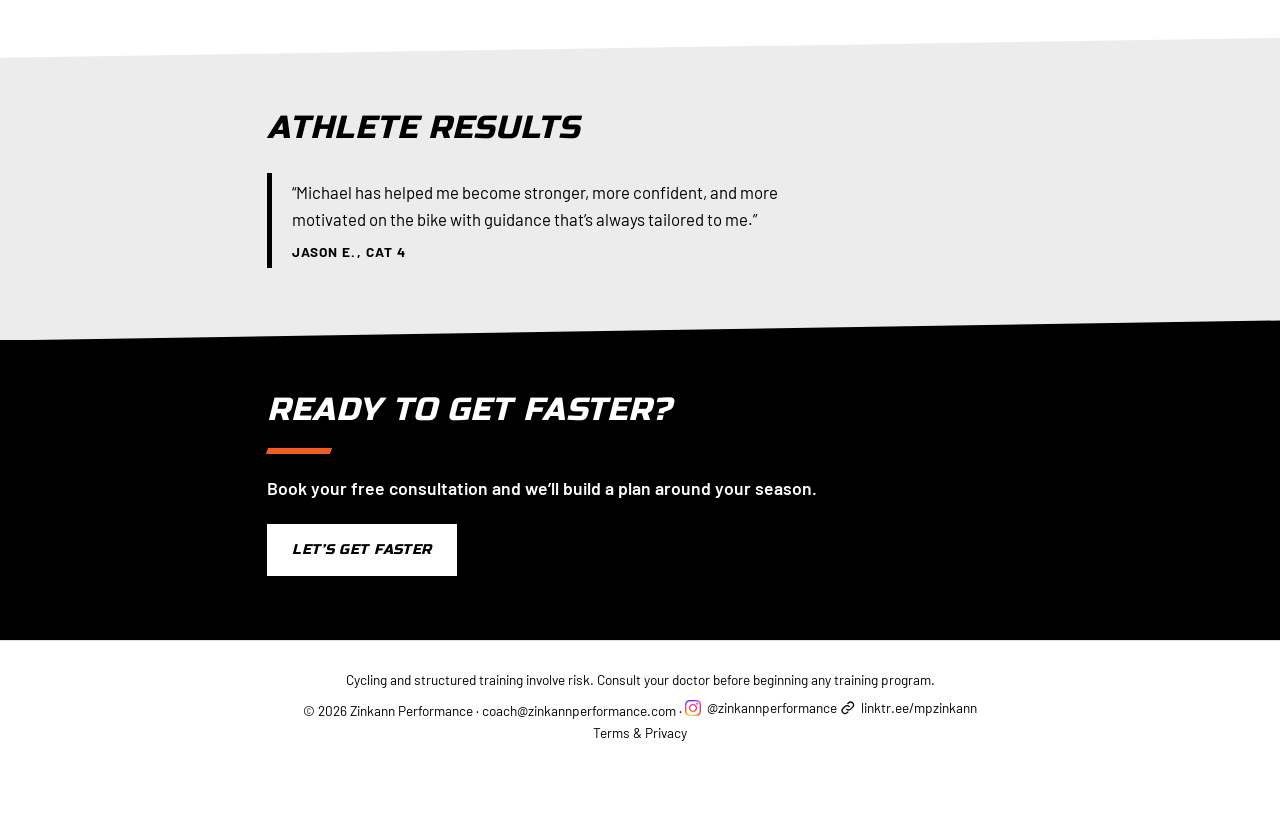
==== commit f014c5c8: "Hero: shift photo left so the rider sits closer to center on desktop Co-Authored-By: Claude Sonnet 5" ====
--- a/public/index.html
+++ b/public/index.html
@@ -238,7 +238,7 @@
 a.post{display:block;text-decoration:none}
 .post .more{display:inline-block;margin-top:12px;font-weight:700;font-size:.8rem;letter-spacing:.1em;text-transform:uppercase}
 @media (min-width:721px) and (max-width:1080px){header{flex-wrap:nowrap}.brand{font-size:1rem}nav a{margin-left:6px;font-size:.8rem}.hcta{display:none}}
-@media (min-width:721px){.hero{min-height:clamp(450px,32vw,580px)}.hbg{width:auto;height:100%;max-width:64%;aspect-ratio:16/9;object-position:55% 12%}.phero{min-height:clamp(280px,24vw,460px)}.pbg{object-position:50% 35%}#page-blog .pbg{object-position:50% 0%}#page-contact .pbg{width:44%;object-position:50% 22%}#page-plans .pbg{object-position:50% 55%}#page-faq .pbg{object-position:50% 23%}}
+@media (min-width:721px){.hero{min-height:clamp(450px,32vw,580px)}.hbg{width:auto;height:100%;max-width:64%;aspect-ratio:16/9;object-position:55% 12%;right:7%;-webkit-mask-image:linear-gradient(90deg,transparent 0,#000 32%,#000 86%,transparent 100%);mask-image:linear-gradient(90deg,transparent 0,#000 32%,#000 86%,transparent 100%)}.phero{min-height:clamp(280px,24vw,460px)}.pbg{object-position:50% 35%}#page-blog .pbg{object-position:50% 0%}#page-contact .pbg{width:44%;object-position:50% 22%}#page-plans .pbg{object-position:50% 55%}#page-faq .pbg{object-position:50% 23%}}
 .mcta{display:none}
 @media (max-width:720px){
 .mcta{display:block;position:fixed;left:0;right:0;bottom:0;z-index:55;background:#F25C1E;color:#fff;text-align:center;text-decoration:none;padding:14px 12px calc(14px + env(safe-area-inset-bottom,0px));font-family:"Russo One","Arial Black",Arial,sans-serif;font-style:italic;text-transform:uppercase;letter-spacing:.08em;font-size:.95rem;box-shadow:0 -6px 16px rgba(0,0,0,.25);transition:transform .3s ease}
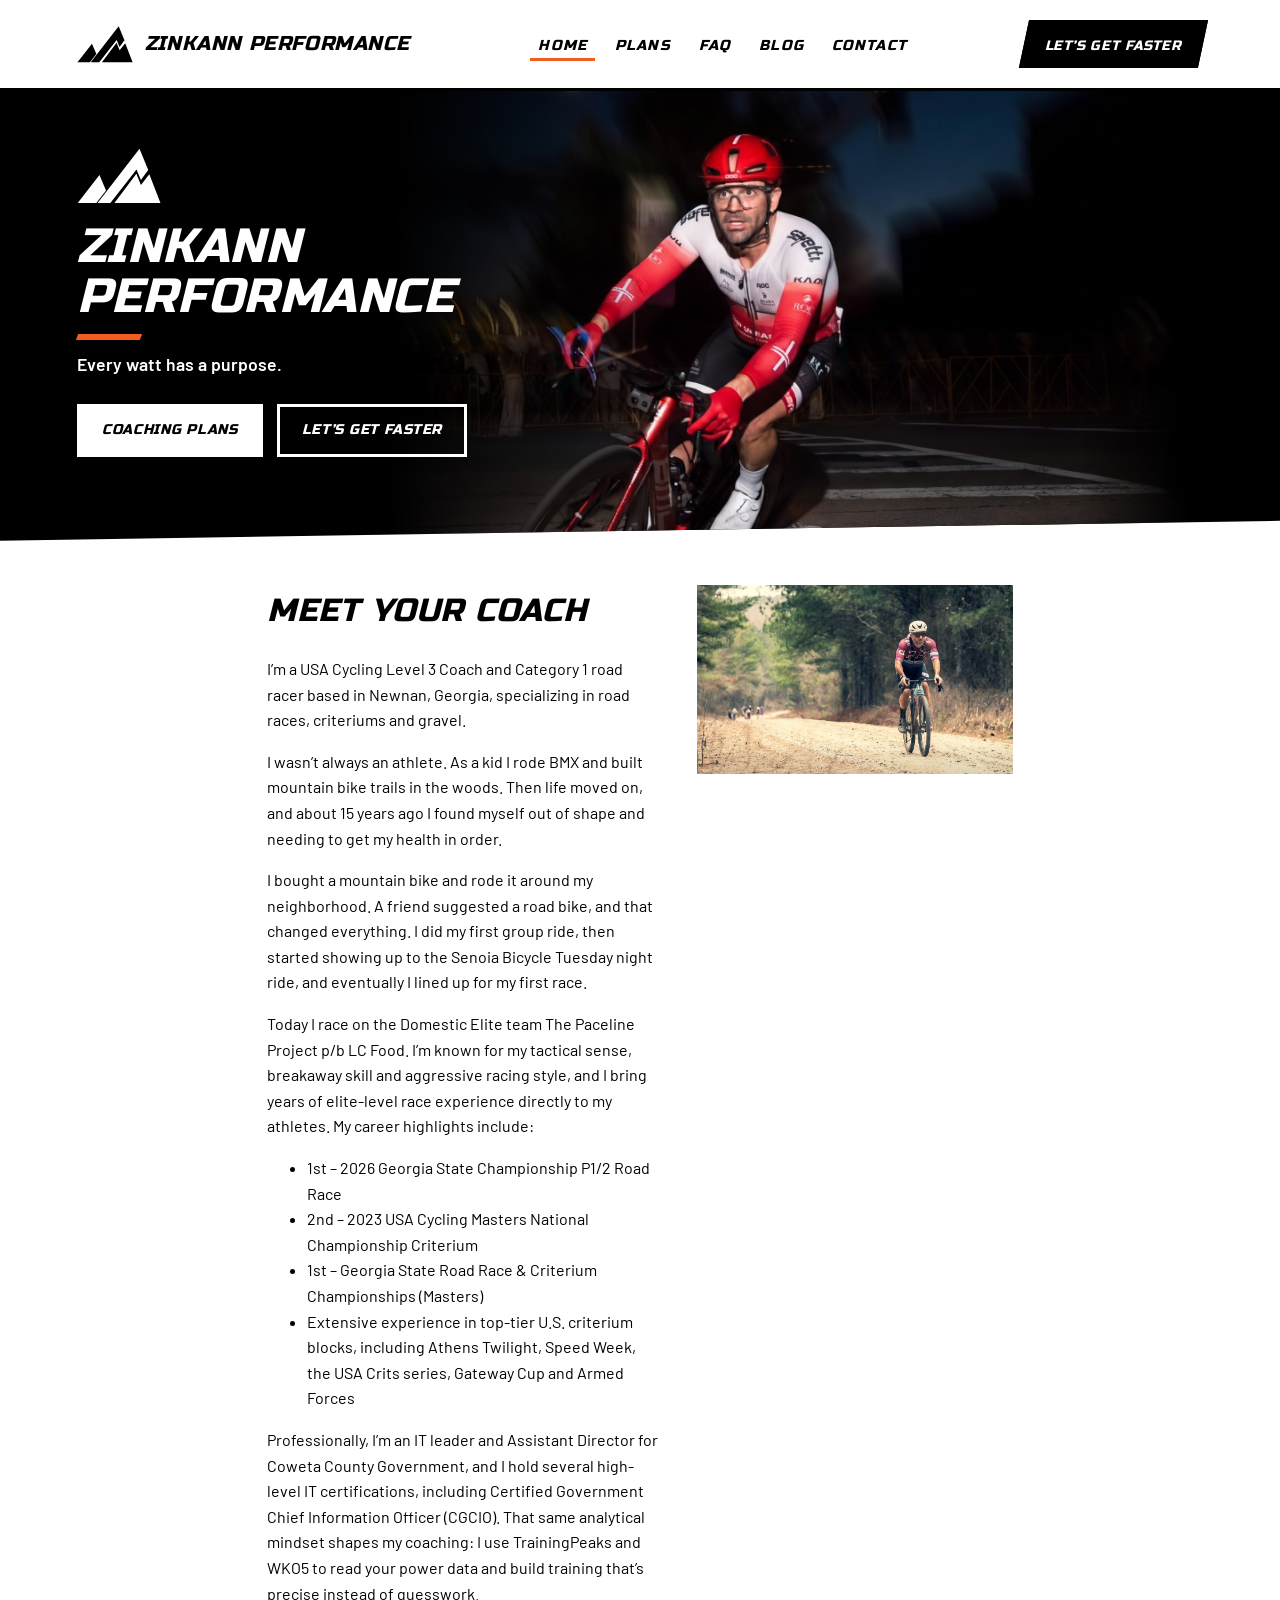
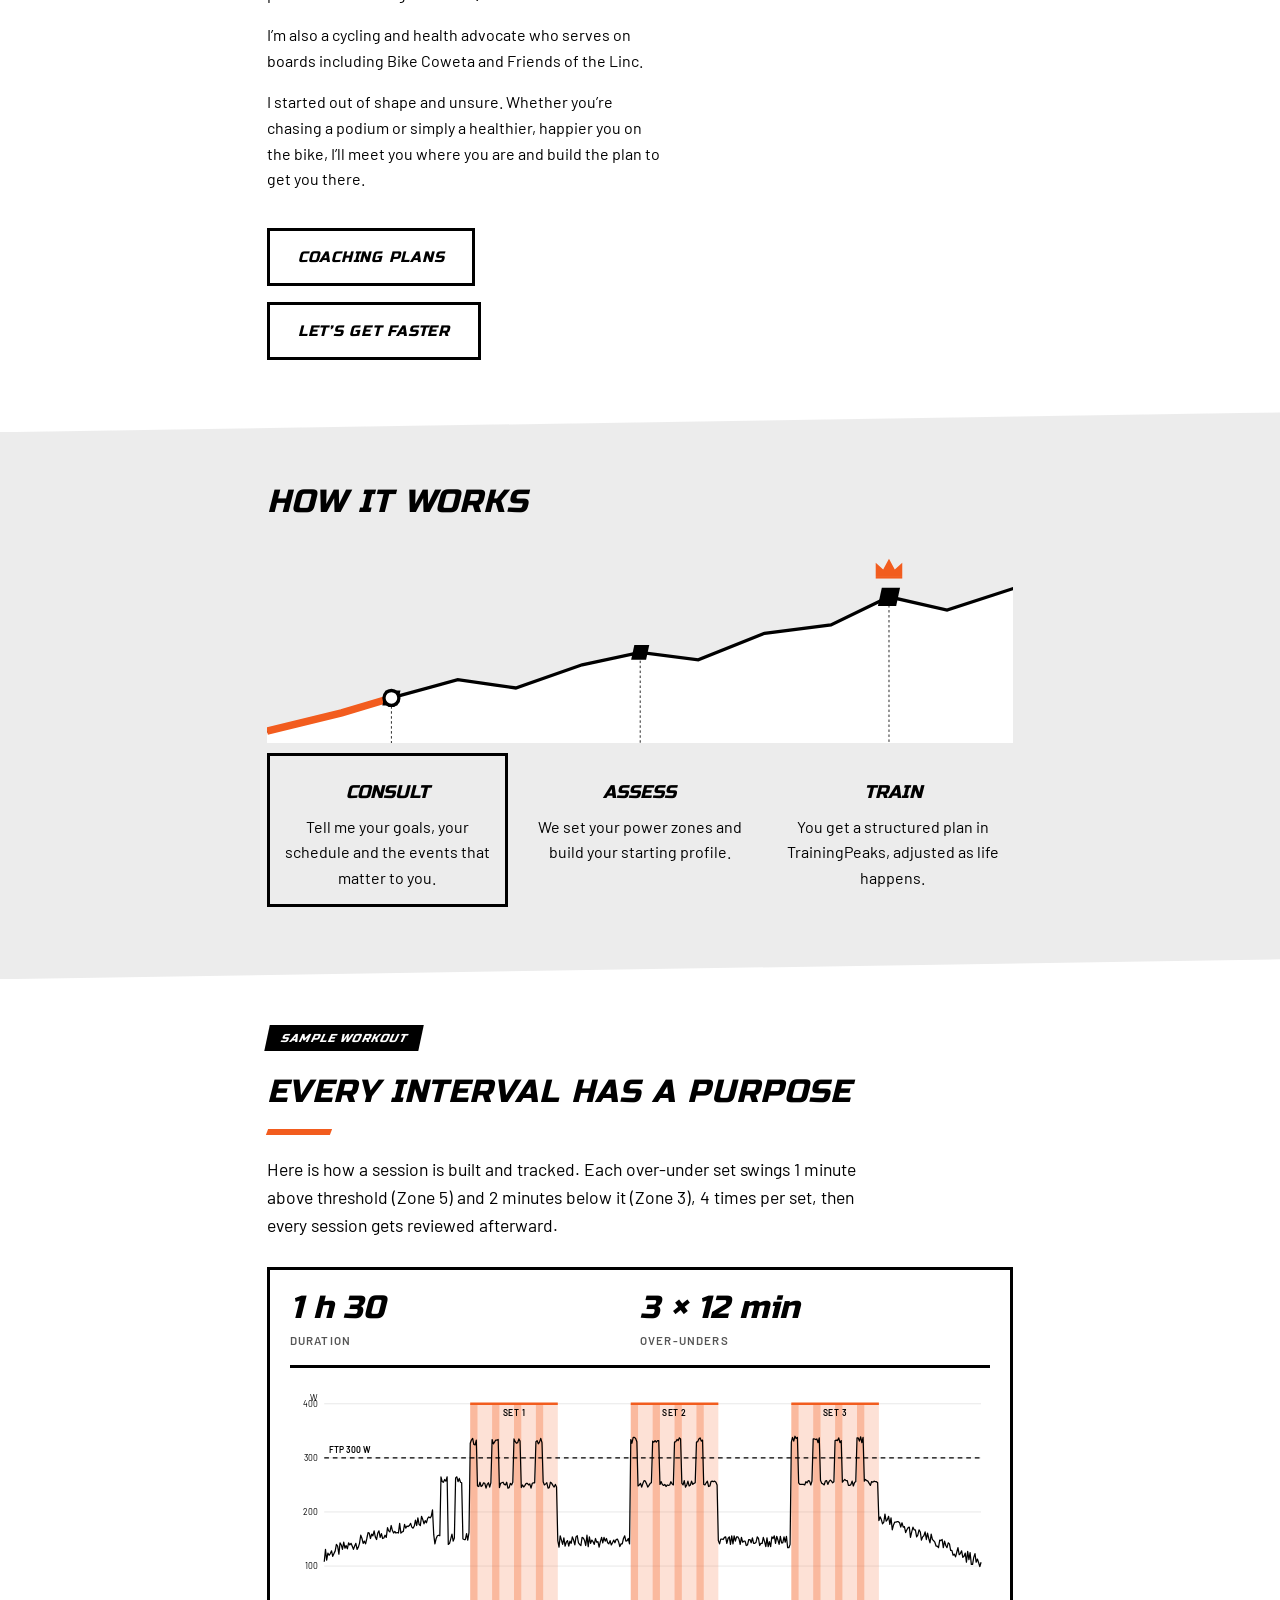
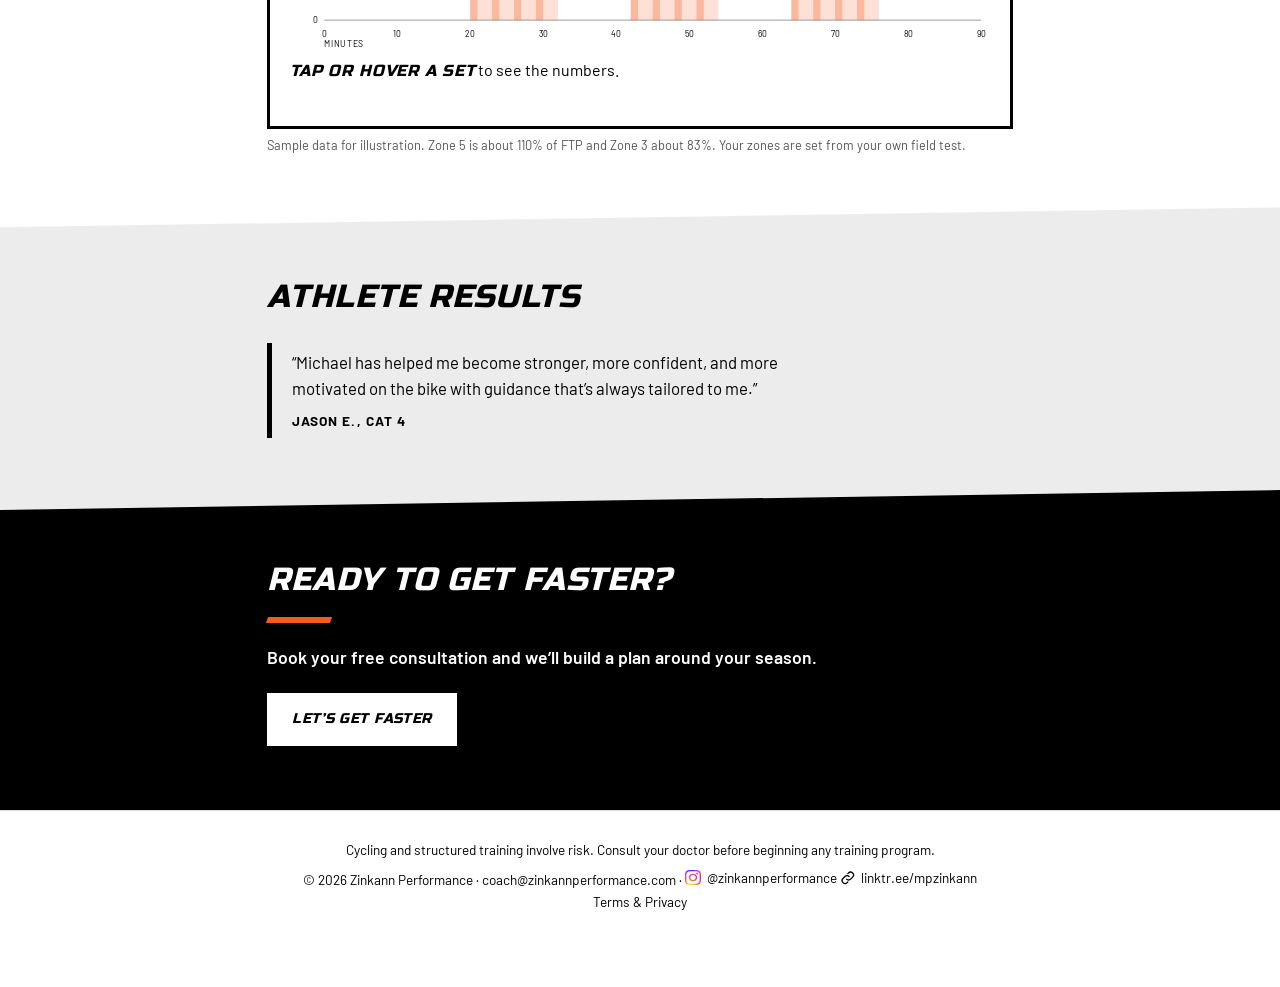
==== commit 8c880db2: "Home: first-person bio with personal story, CGCIO and new closing line Co-Authored-By: Claude Sonnet" ====
--- a/public/index.html
+++ b/public/index.html
@@ -287,19 +287,20 @@
     <section class="sband white z4"><div class="inner">
     <div class="split"><div>
     <h2>Meet your coach</h2>
-    <div data-edit="about4">
-      <p>Michael Zinkann is a USA Cycling Level 3 Coach and Category 1 road racer based in Newnan, Georgia, specializing in road races, criteriums and gravel.</p>
-      <p>Known for his tactical sense, breakaway skill and aggressive racing style, Michael brings decades of elite-level race experience directly to his athletes. He currently races on the Domestic Elite team The Paceline Project p/b LC Food.</p>
-      <p>A proven winner at the highest levels of domestic racing, Michael’s career highlights include:</p>
+    <div data-edit="about5">
+      <p>I’m a USA Cycling Level 3 Coach and Category 1 road racer based in Newnan, Georgia, specializing in road races, criteriums and gravel.</p>
+      <p>I wasn’t always an athlete. As a kid I rode BMX and built mountain bike trails in the woods. Then life moved on, and about 15 years ago I found myself out of shape and needing to get my health in order.</p>
+      <p>I bought a mountain bike and rode it around my neighborhood. A friend suggested a road bike, and that changed everything. I did my first group ride, then started showing up to the Senoia Bicycle Tuesday night ride, and eventually I lined up for my first race.</p>
+      <p>Today I race on the Domestic Elite team The Paceline Project p/b LC Food. I’m known for my tactical sense, breakaway skill and aggressive racing style, and I bring years of elite-level race experience directly to my athletes. My career highlights include:</p>
       <ul>
         <li>1st – 2026 Georgia State Championship P1/2 Road Race</li>
         <li>2nd – 2023 USA Cycling Masters National Championship Criterium</li>
         <li>1st – Georgia State Road Race &amp; Criterium Championships (Masters)</li>
         <li>Extensive experience in top-tier U.S. criterium blocks, including Athens Twilight, Speed Week, the USA Crits series, Gateway Cup and Armed Forces</li>
       </ul>
-      <p>Professionally, Michael is an IT leader and Assistant Director for Coweta County Government, and he brings the same rigorous, data-driven approach to training. He uses TrainingPeaks and WKO5 to build precision training structures.</p>
-      <p>Michael is also a cycling and health advocate who serves on boards including Bike Coweta and Friends of the Linc.</p>
-      <p>Whether you want to master pack dynamics, rack up Strava KOMs, stand on the top step or simply improve your overall fitness, Michael provides the technical insight, motivation and individualized programming to bridge the gap between where you are now and your goals.</p>
+      <p>Professionally, I’m an IT leader and Assistant Director for Coweta County Government, and I hold several high-level IT certifications, including Certified Government Chief Information Officer (CGCIO). That same analytical mindset shapes my coaching: I use TrainingPeaks and WKO5 to read your power data and build training that’s precise instead of guesswork.</p>
+      <p>I’m also a cycling and health advocate who serves on boards including Bike Coweta and Friends of the Linc.</p>
+      <p>I started out of shape and unsure. Whether you’re chasing a podium or simply a healthier, happier you on the bike, I’ll meet you where you are and build the plan to get you there.</p>
     </div>
     <div class="btns">
       <a class="btn" href="plans.html">Coaching plans</a>
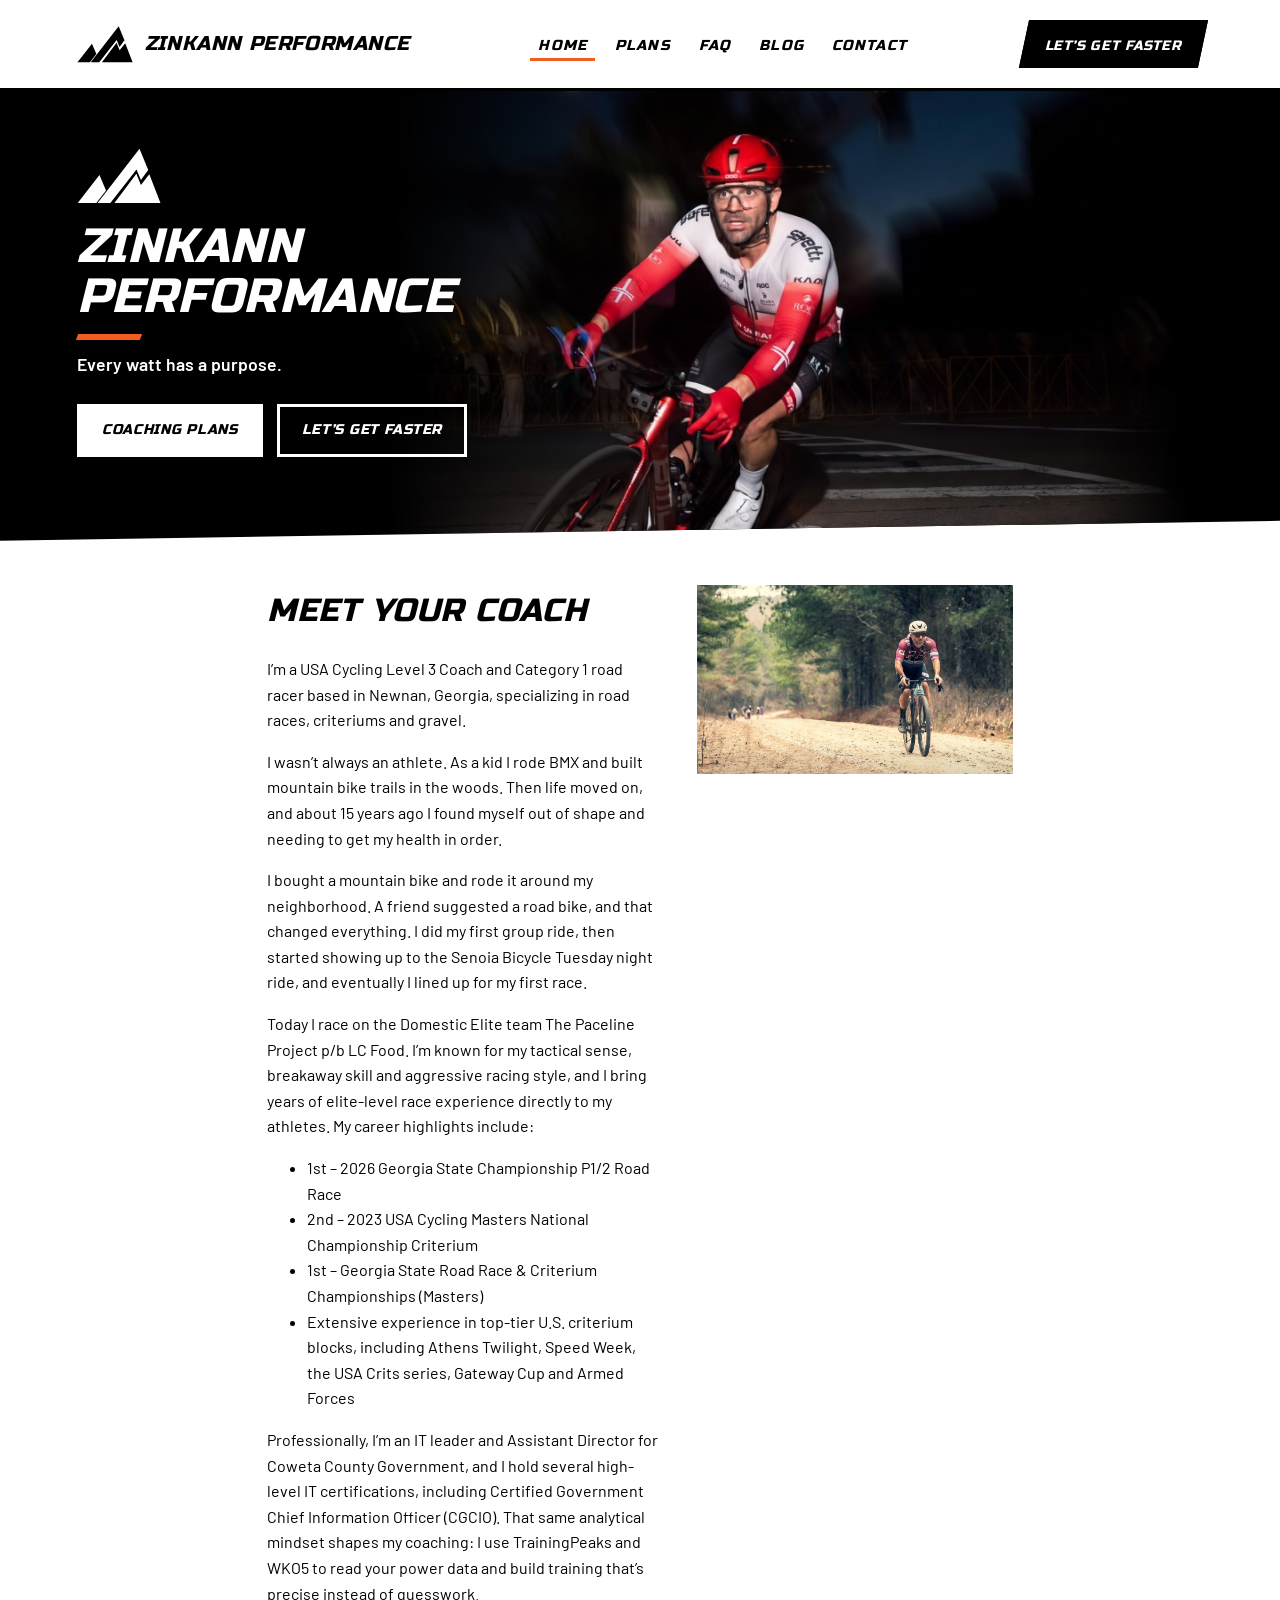
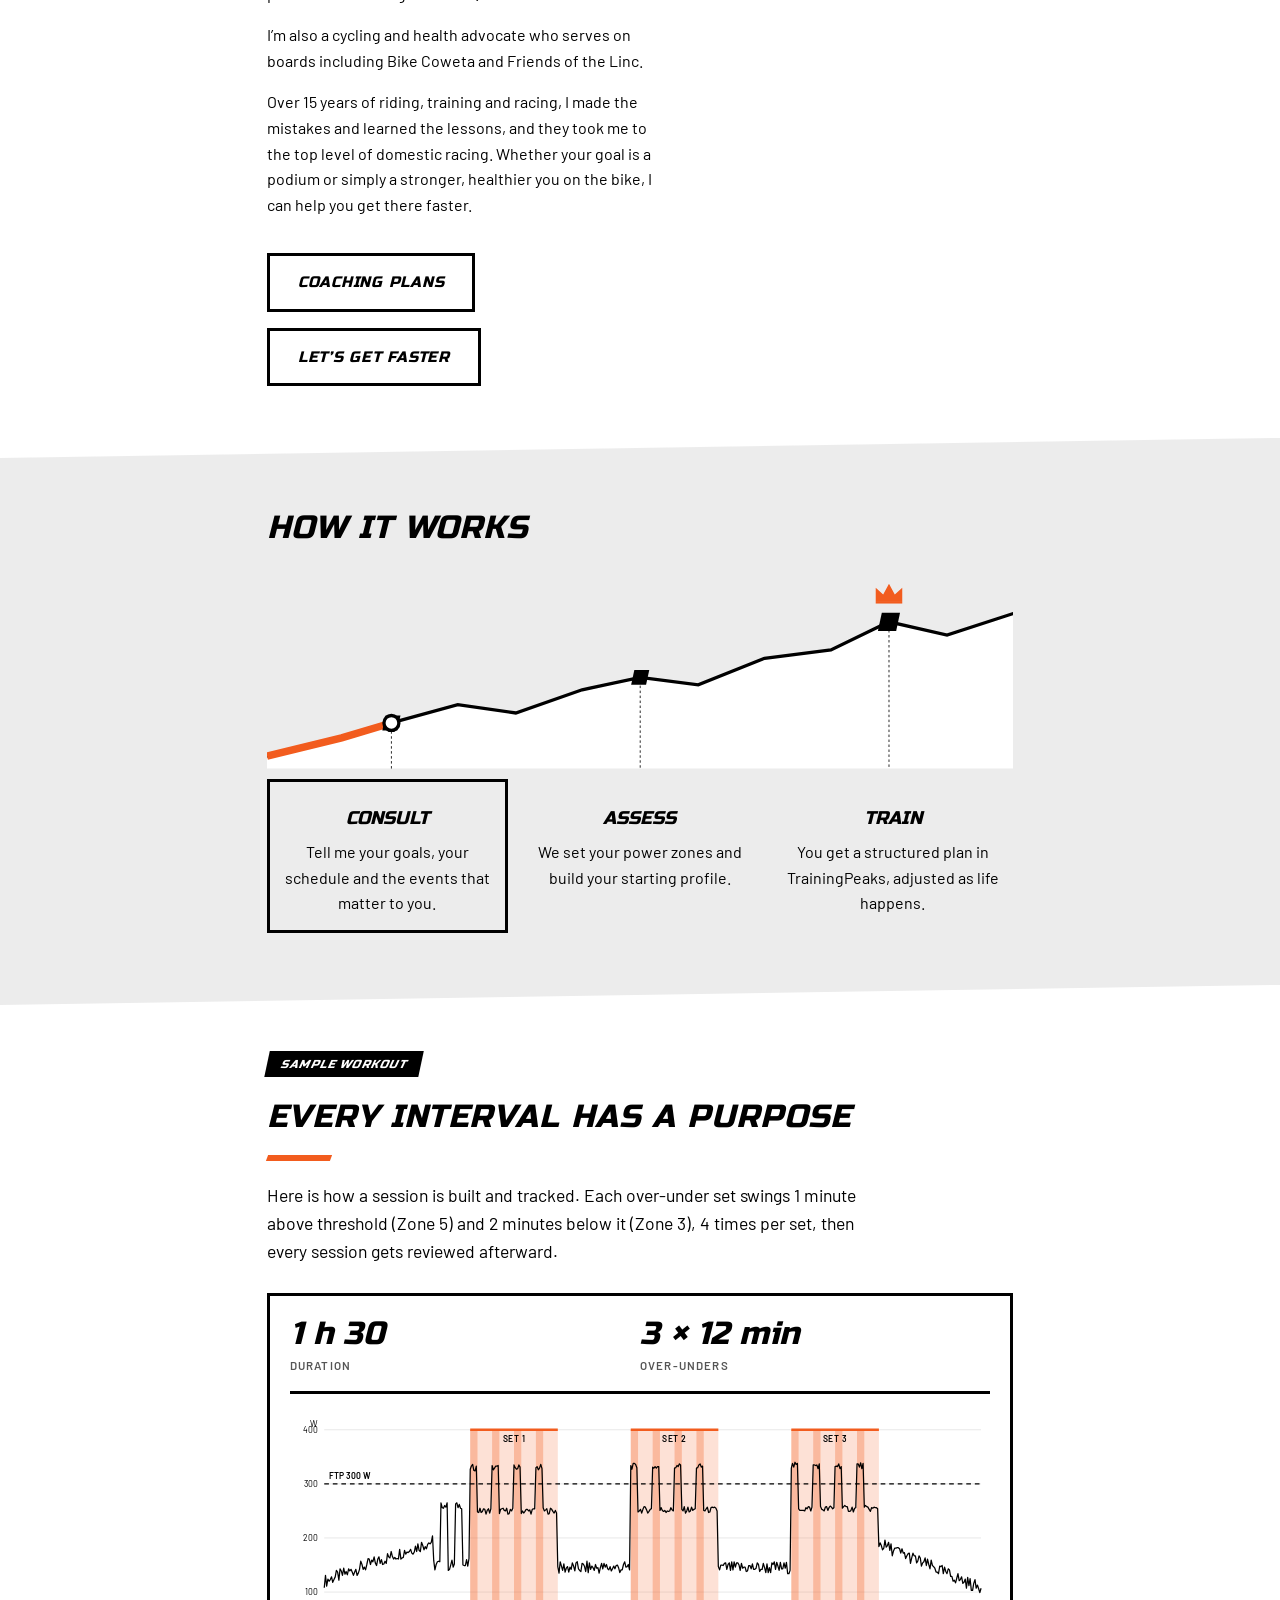
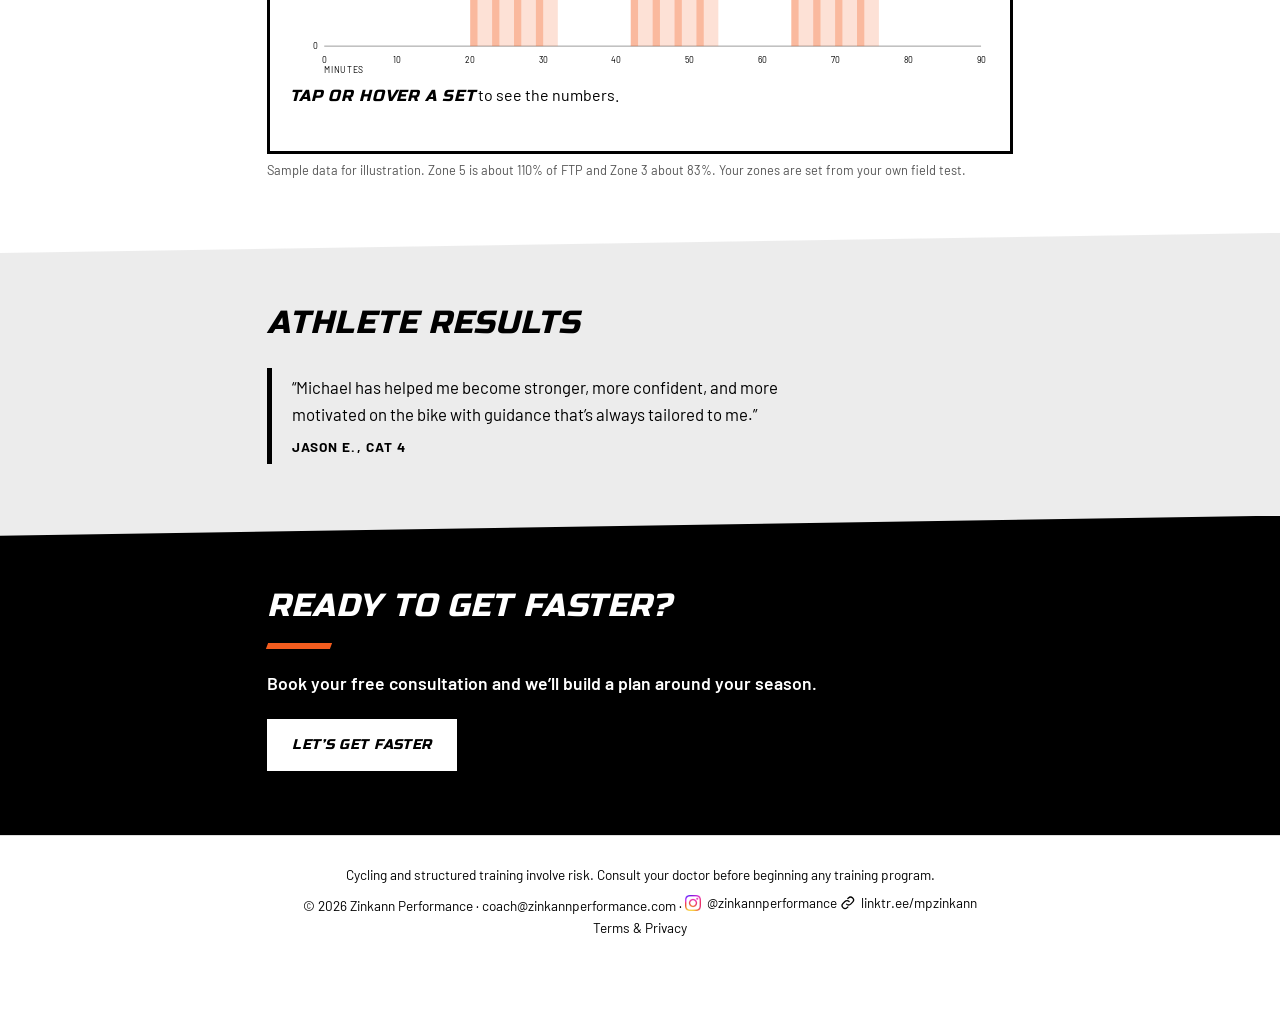
==== commit 73eae3b3: "Home bio: new closing paragraph Co-Authored-By: Claude Sonnet 5.5 <noreply@anthropic.com> Claude-Ses" ====
--- a/public/index.html
+++ b/public/index.html
@@ -287,7 +287,7 @@
     <section class="sband white z4"><div class="inner">
     <div class="split"><div>
     <h2>Meet your coach</h2>
-    <div data-edit="about5">
+    <div data-edit="about6">
       <p>I’m a USA Cycling Level 3 Coach and Category 1 road racer based in Newnan, Georgia, specializing in road races, criteriums and gravel.</p>
       <p>I wasn’t always an athlete. As a kid I rode BMX and built mountain bike trails in the woods. Then life moved on, and about 15 years ago I found myself out of shape and needing to get my health in order.</p>
       <p>I bought a mountain bike and rode it around my neighborhood. A friend suggested a road bike, and that changed everything. I did my first group ride, then started showing up to the Senoia Bicycle Tuesday night ride, and eventually I lined up for my first race.</p>
@@ -300,7 +300,7 @@
       </ul>
       <p>Professionally, I’m an IT leader and Assistant Director for Coweta County Government, and I hold several high-level IT certifications, including Certified Government Chief Information Officer (CGCIO). That same analytical mindset shapes my coaching: I use TrainingPeaks and WKO5 to read your power data and build training that’s precise instead of guesswork.</p>
       <p>I’m also a cycling and health advocate who serves on boards including Bike Coweta and Friends of the Linc.</p>
-      <p>I started out of shape and unsure. Whether you’re chasing a podium or simply a healthier, happier you on the bike, I’ll meet you where you are and build the plan to get you there.</p>
+      <p>Over 15 years of riding, training and racing, I made the mistakes and learned the lessons, and they took me to the top level of domestic racing. Whether your goal is a podium or simply a stronger, healthier you on the bike, I can help you get there faster.</p>
     </div>
     <div class="btns">
       <a class="btn" href="plans.html">Coaching plans</a>
